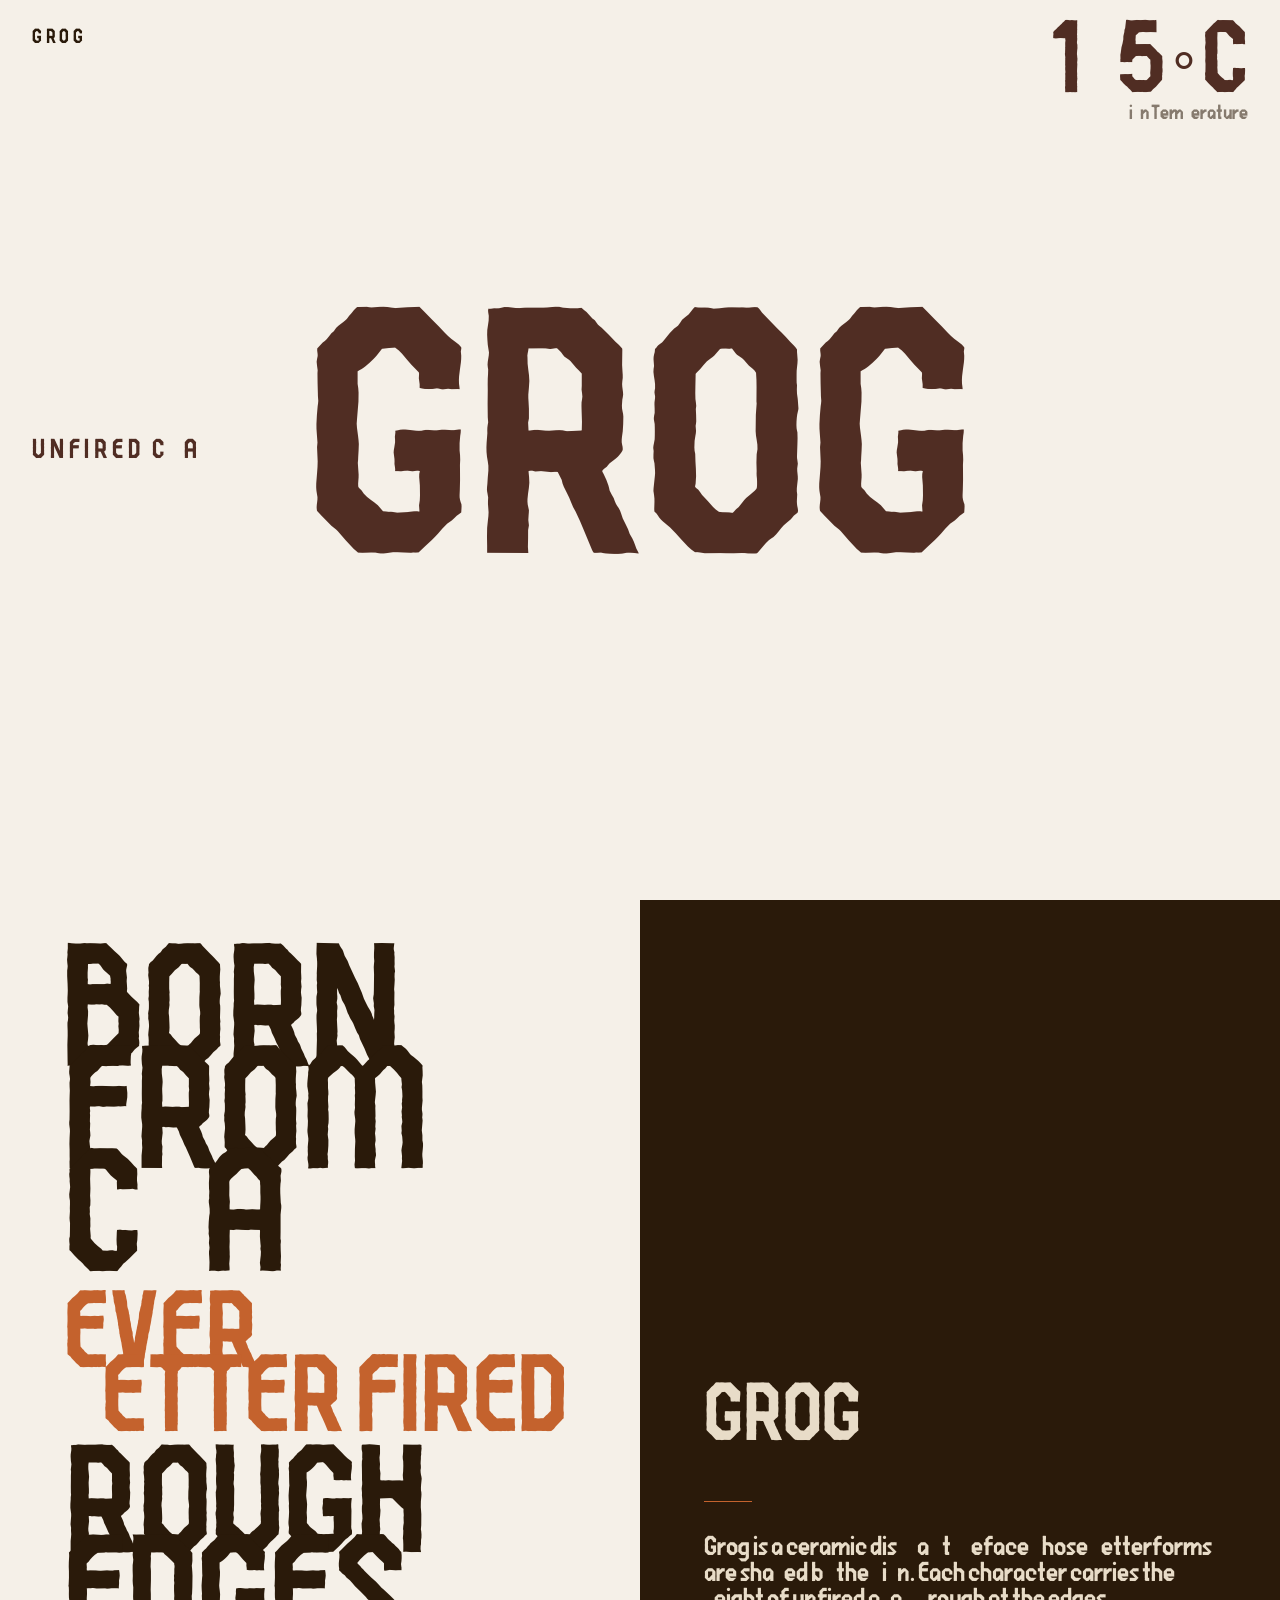
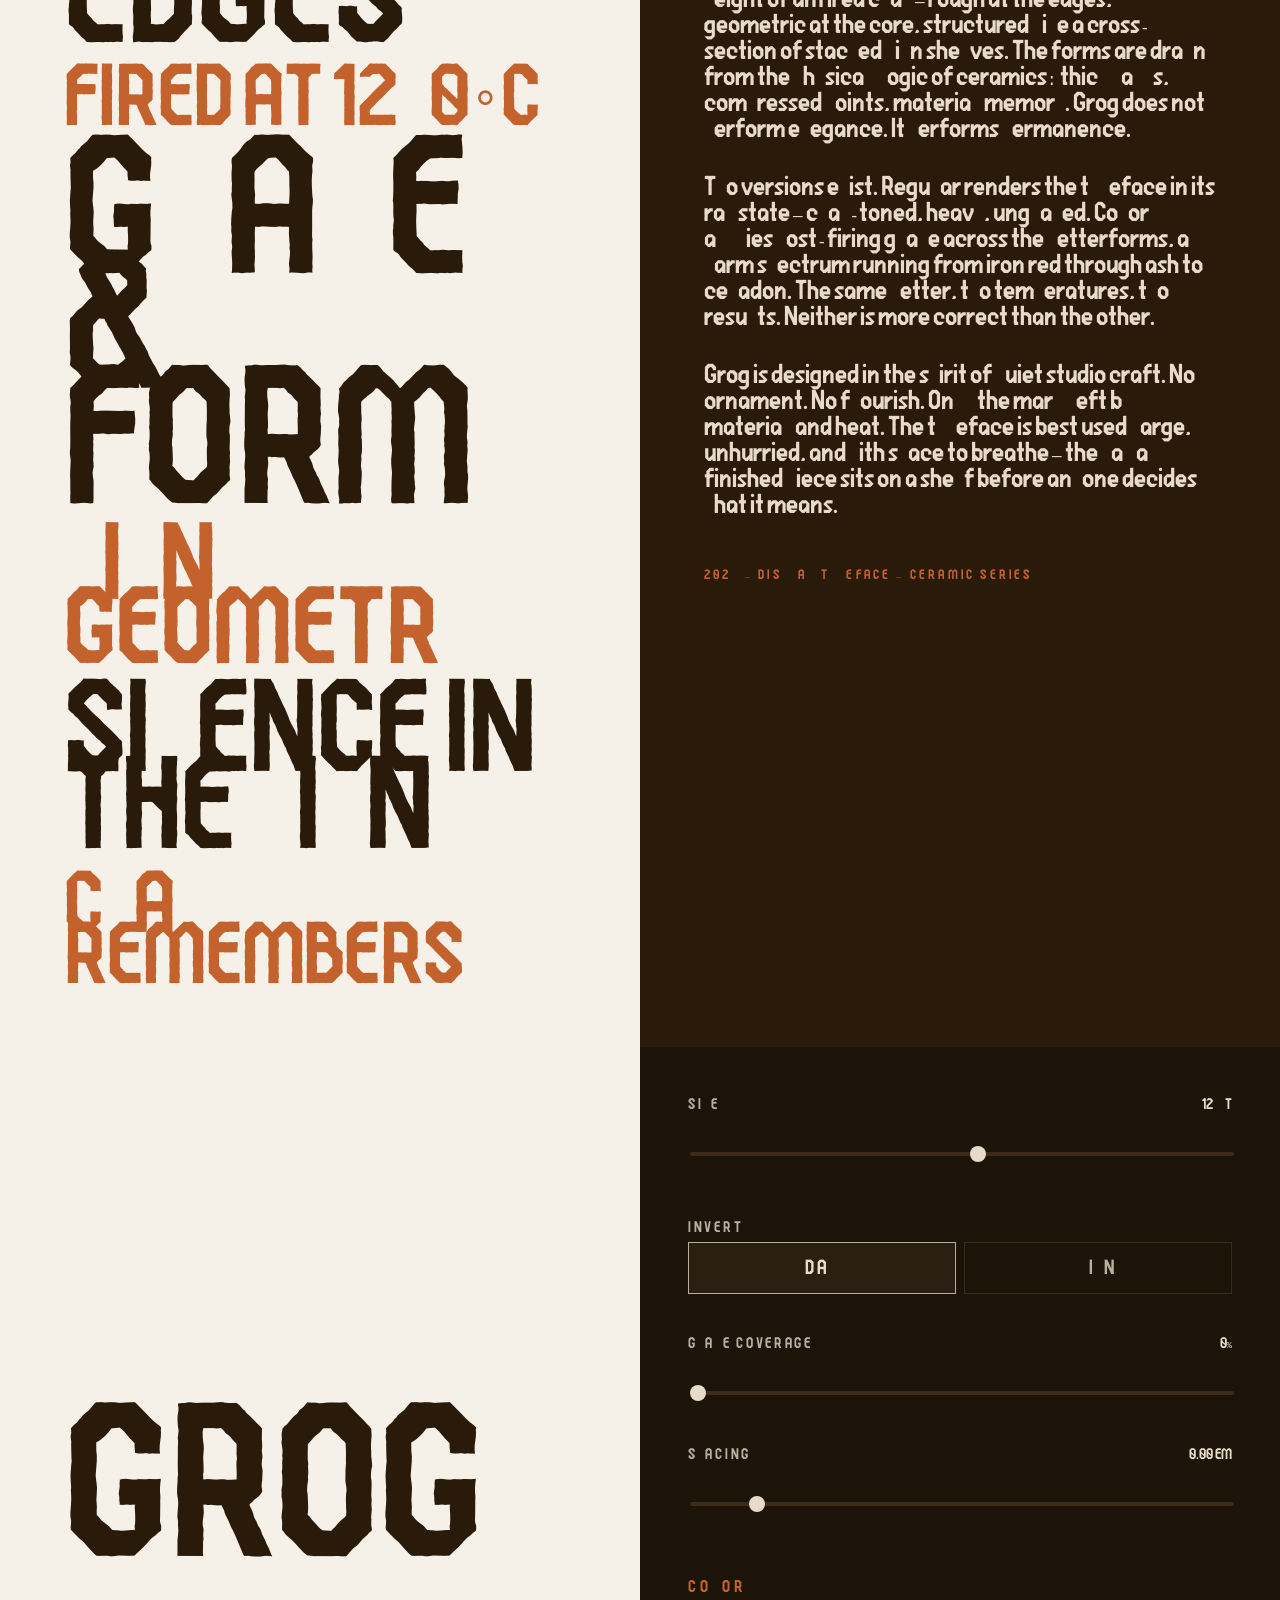
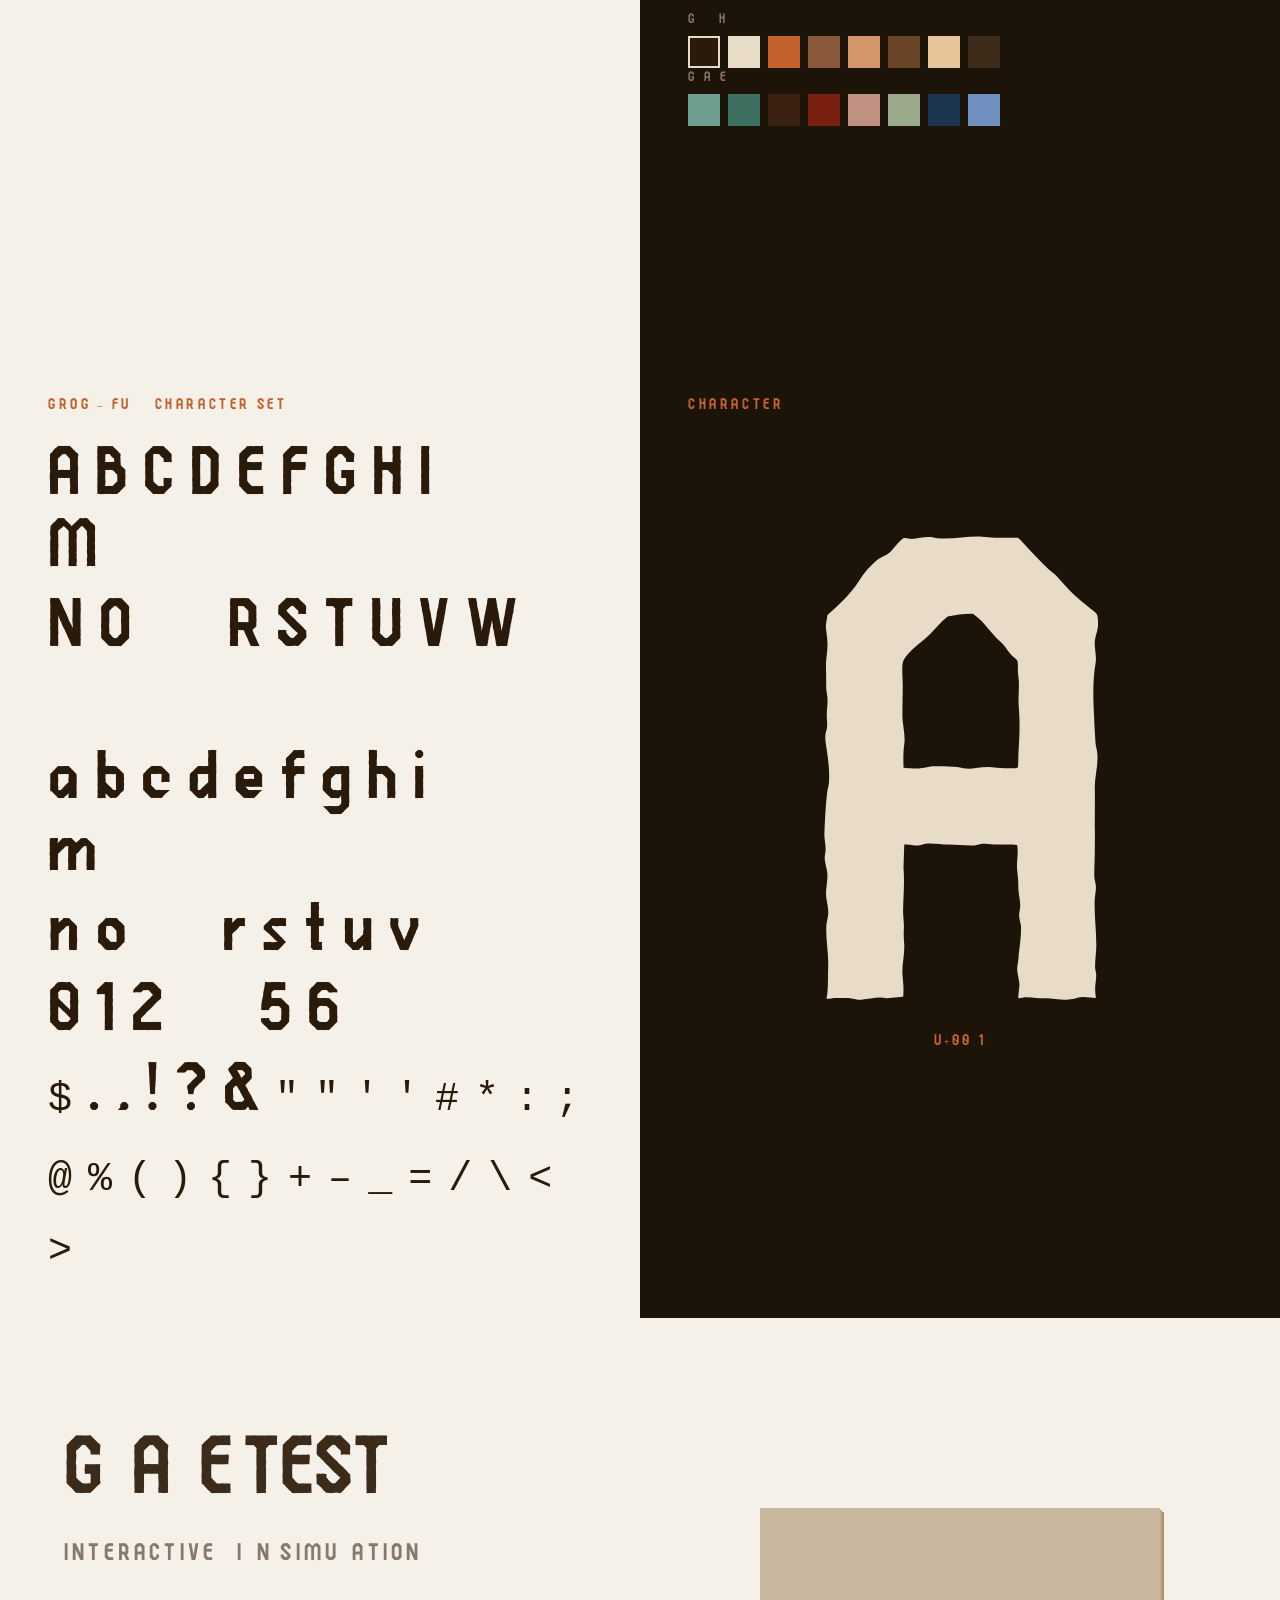
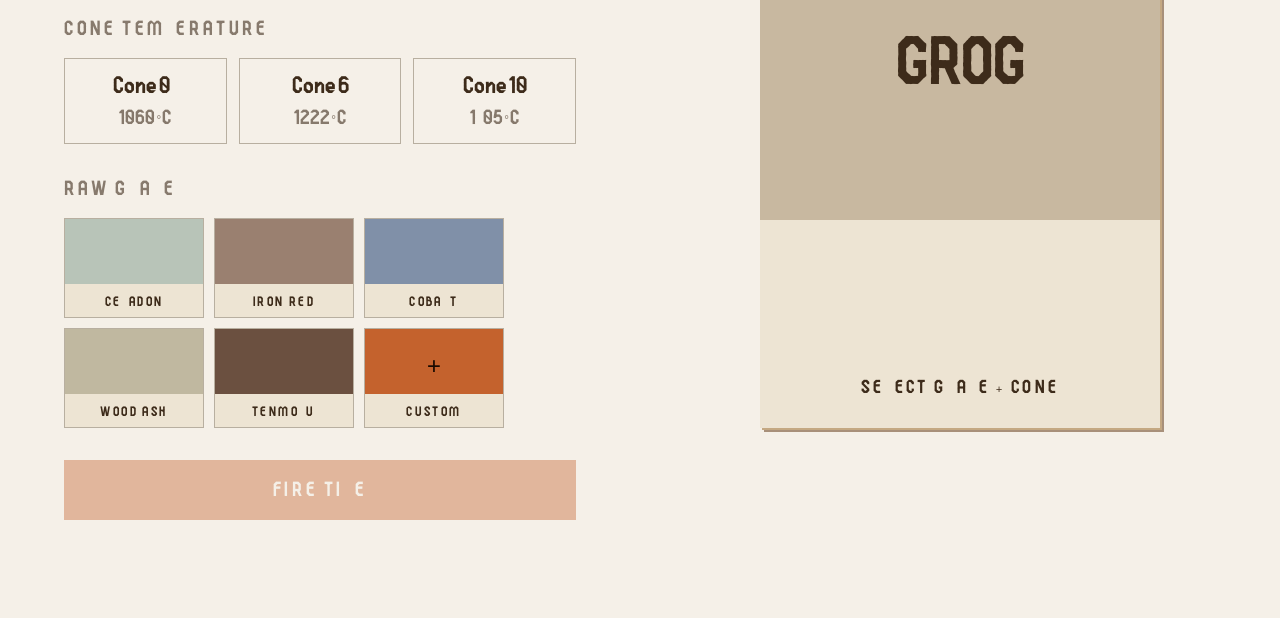
==== index.html @ b8106855 "Grog typeface showcase: hero kiln sim, type tester, static site" ====
<!DOCTYPE html>
<html lang="en">
  <head>
    <meta charset="UTF-8" />
    <meta name="viewport" content="width=device-width, initial-scale=1.0" />
    <title>Single-page Typeface Showcase</title>
    <link rel="stylesheet" href="css/app.css" />
  </head>
  <body>
    <div class="app">
      <nav class="nav">
        <div id="nav-brand" class="nav-brand">Grog</div>
      </nav>

      <div class="kiln-readout">
        <div id="kiln-temp" class="kiln-readout-temp">20°C</div>
        <div id="kiln-readout-label" class="kiln-readout-label">Kiln Temperature</div>
      </div>

      <!-- Hero -->
      <section id="hero" class="hero">
        <div id="hero-word" class="hero-word"></div>
        <div id="hero-stage" class="hero-stage">UNFIRED CLAY</div>
      </section>

      <!-- Specimen -->
      <section class="spec">
        <div class="spec-left">
          <div class="spec-line dark fs-8">BORN FROM CLAY</div>
          <div class="spec-line accent fs-5">EVERY LETTER FIRED</div>
          <div class="spec-line dark fs-7">ROUGH EDGES</div>
          <div class="spec-line accent fs-4">FIRED AT 1280°C</div>
          <div class="spec-line dark fs-9">GLAZE & FORM</div>
          <div class="spec-line accent fs-5">KILN GEOMETRY</div>
          <div class="spec-line dark fs-6">SILENCE IN THE KILN</div>
          <div class="spec-line accent fs-4">CLAY REMEMBERS</div>
        </div>
        <div class="spec-right">
          <h2>GROG</h2>
          <div class="spec-rule"></div>
          <div class="spec-copy">
            <p>
              Grog is a ceramic display typeface whose letterforms are shaped by the kiln. Each character
              carries the weight of unfired clay — rough at the edges, geometric at the core, structured
              like a cross-section of stacked kiln shelves. The forms are drawn from the physical logic of
              ceramics: thick walls, compressed joints, material memory. Grog does not perform elegance. It
              performs permanence.
            </p>
            <p>
              Two versions exist. Regular renders the typeface in its raw state — clay-toned, heavy,
              unglazed. Color applies post-firing glaze across the letterforms, a warm spectrum running from
              iron red through ash to celadon. The same letter, two temperatures, two results. Neither is
              more correct than the other.
            </p>
            <p>
              Grog is designed in the spirit of quiet studio craft. No ornament. No flourish. Only the mark
              left by material and heat. The typeface is best used large, unhurried, and with space to
              breathe — the way a finished piece sits on a shelf before anyone decides what it means.
            </p>
          </div>
          <div class="spec-meta">2024 — Display Typeface — Ceramic Series</div>
        </div>
      </section>

      <!-- Type tester -->
      <section class="type-section">
        <div id="type-preview-wrap" class="type-preview-wrap">
          <div class="type-tester-wrap">
            <div id="tester-stack" class="tester-stack">
              <div id="tester-line" class="tester-line">
                <div id="tester-fit" class="tester-fit" aria-hidden="true"></div>
                <div id="tester-base" class="tester-base"></div>
                <div id="tester-glaze-clip" class="tester-glaze-clip">
                  <div id="tester-glaze" class="tester-glaze"></div>
                </div>
                <div
                  id="tester-input"
                  class="tester-input"
                  contenteditable="true"
                  spellcheck="false"
                  autocomplete="off"
                >
                  GROG
                </div>
              </div>
            </div>
          </div>
        </div>
        <div class="type-controls">
          <div class="ctrl-block">
            <div class="ctrl-row">
              <label for="ctrl-fontsize">Size</label>
              <span id="ctrl-fontsize-val" class="ctrl-val">128 PT</span>
            </div>
            <input id="ctrl-fontsize" class="slider" type="range" min="24" max="220" value="128" />
          </div>

          <div class="ctrl-block">
            <label class="ctrl-head">Invert</label>
            <div class="toggle-row">
              <button type="button" class="btn-toggle" data-toggle="day">Day</button>
              <button type="button" class="btn-toggle" data-toggle="kiln">Kiln</button>
            </div>
          </div>

          <div class="ctrl-block">
            <div class="ctrl-row">
              <label for="ctrl-glaze-coverage">Glaze coverage</label>
              <span id="ctrl-glaze-coverage-val" class="ctrl-val">0%</span>
            </div>
            <input
              id="ctrl-glaze-coverage"
              class="slider"
              type="range"
              min="0"
              max="100"
              step="1"
              value="0"
            />
          </div>

          <div class="ctrl-block">
            <div class="ctrl-row">
              <label for="ctrl-spacing">Spacing</label>
              <span id="ctrl-spacing-val" class="ctrl-val">0.00 EM</span>
            </div>
            <input
              id="ctrl-spacing"
              class="slider"
              type="range"
              min="-0.05"
              max="0.4"
              step="0.01"
              value="0"
            />
          </div>

          <div class="ctrl-block">
            <span class="color-section-label">Color</span>
            <div class="mb-4">
              <div class="swatch-label">Glyph</div>
              <div id="swatch-row-glyph" class="swatch-row"></div>
            </div>
            <div>
              <div class="swatch-label">Glaze</div>
              <div id="swatch-row-glaze" class="swatch-row"></div>
            </div>
          </div>
        </div>
      </section>

      <!-- Character map -->
      <section class="char-section">
        <div class="char-left">
          <div class="char-section-title">Grog — Full Character Set</div>
          <div id="char-rows" class="char-rows"></div>
        </div>
        <div class="char-right">
          <div class="char-right-label">Character</div>
          <div class="char-preview-wrap">
            <div id="char-preview-glyph" class="char-preview-glyph">A</div>
            <div id="char-preview-code" class="char-preview-code">U+0041</div>
          </div>
        </div>
      </section>

      <!-- Glaze lab -->
      <section class="glaze-section">
        <div class="glaze-left">
          <h2>GLAZE TEST</h2>
          <p class="glaze-sub">Interactive Kiln Simulation</p>

          <div class="mb-8">
            <span class="field-label">Cone Temperature</span>
            <div class="cone-row">
              <button type="button" class="cone-btn" data-cone-idx="0">
                <div class="cone-name">Cone 04</div>
                <div class="cone-temp">1060°C</div>
              </button>
              <button type="button" class="cone-btn" data-cone-idx="1">
                <div class="cone-name">Cone 6</div>
                <div class="cone-temp">1222°C</div>
              </button>
              <button type="button" class="cone-btn" data-cone-idx="2">
                <div class="cone-name">Cone 10</div>
                <div class="cone-temp">1305°C</div>
              </button>
            </div>
          </div>

          <div class="mb-8">
            <span class="field-label">Raw Glaze</span>
            <div class="glaze-grid">
              <button type="button" class="glaze-card" data-raw-idx="0">
                <div class="glaze-card-swatch" style="background-color: #b8c4b8"></div>
                <div class="glaze-card-label"><span>Celadon</span></div>
              </button>
              <button type="button" class="glaze-card" data-raw-idx="1">
                <div class="glaze-card-swatch" style="background-color: #9a8070"></div>
                <div class="glaze-card-label"><span>Iron Red</span></div>
              </button>
              <button type="button" class="glaze-card" data-raw-idx="2">
                <div class="glaze-card-swatch" style="background-color: #8090a8"></div>
                <div class="glaze-card-label"><span>Cobalt</span></div>
              </button>
              <button type="button" class="glaze-card" data-raw-idx="3">
                <div class="glaze-card-swatch" style="background-color: #c0b8a0"></div>
                <div class="glaze-card-label"><span>Wood Ash</span></div>
              </button>
              <button type="button" class="glaze-card" data-raw-idx="4">
                <div class="glaze-card-swatch" style="background-color: #6b5040"></div>
                <div class="glaze-card-label"><span>Tenmoku</span></div>
              </button>
              <button type="button" class="glaze-card glaze-card-custom" data-raw-custom>
                <div id="custom-color-swatch" class="glaze-card-swatch" style="background-color: #c4622d">
                  <input id="custom-color-input" type="color" value="#c4622d" />
                  <span id="custom-plus" class="custom-plus">+</span>
                </div>
                <div class="glaze-card-label"><span>Custom</span></div>
              </button>
            </div>
          </div>

          <button type="button" id="btn-fire" class="btn-fire" disabled>Fire Tile</button>
        </div>

        <div class="glaze-right">
          <div class="tile-wrap">
            <div id="tile-card" class="tile-card">
              <div id="tile-card-main" class="tile-card-main">
                <span id="tile-label-grog">GROG</span>
              </div>
              <div id="tile-card-footer" class="tile-card-footer">
                <div id="tile-footer-line1" class="line1">Select Glaze + Cone</div>
                <div id="tile-footer-line2" class="line2" style="display: none"></div>
              </div>
            </div>
          </div>
          <button type="button" id="btn-pdf" class="btn-pdf" hidden>Export Tile — PDF</button>
        </div>
      </section>
    </div>

    <script src="js/app.js"></script>
  </body>
</html>
---- css/app.css ----
/* Grog showcase — static layout */
@font-face {
  font-family: "Grog";
  src: url("../fonts/Grog-RegularV1.otf") format("opentype");
  font-weight: 400;
  font-style: normal;
  font-display: swap;
}

*,
*::before,
*::after {
  box-sizing: border-box;
}

html,
body {
  height: 100%;
  margin: 0;
}

body {
  font-family: "Grog", ui-monospace, monospace;
  background: #f5f0e8;
  color: #2a1a0a;
}

.app {
  position: relative;
}

/* Nav */
.nav {
  position: fixed;
  top: 0;
  left: 0;
  right: 0;
  z-index: 50;
  display: flex;
  justify-content: space-between;
  align-items: center;
  padding: 1.5rem 2rem;
}

.nav-brand {
  font-size: 0.75rem;
  text-transform: uppercase;
  letter-spacing: 0.3em;
  color: #2a1a0a;
}

/* Kiln readout */
.kiln-readout {
  position: fixed;
  top: 2rem;
  right: 2rem;
  z-index: 10;
  text-align: right;
}

.kiln-readout-temp {
  font-size: 3.75rem;
  line-height: 1;
  transition: color 0.12s ease;
}

.kiln-readout-label {
  font-size: 0.75rem;
  margin-top: 0.5rem;
  color: #2a1a0a;
  opacity: 0.55;
}

/* Hero */
.hero {
  height: 100vh;
  min-height: 100vh;
  display: flex;
  align-items: center;
  justify-content: center;
  overflow: hidden;
  position: relative;
  background-color: #f5f0e8;
}

.hero-word {
  display: flex;
  font-size: clamp(7rem, 16vw, 20rem);
  transition: color 0.18s ease;
}

.hero-letter {
  display: inline-block;
  transition: transform 0.08s ease-out;
}

.hero-stage {
  position: absolute;
  left: 2rem;
  top: 50%;
  transform: translateY(-50%);
  font-size: 1rem;
  text-transform: uppercase;
  letter-spacing: 0.3em;
  transition: opacity 0.06s ease, color 0.18s ease;
}

/* Specimen */
.spec {
  position: relative;
  min-height: 100vh;
  display: flex;
  background: #f5f0e8;
}

.spec-left {
  width: 50vw;
  display: flex;
  flex-direction: column;
  justify-content: center;
  padding: 4rem;
  gap: 2rem;
}

.spec-line {
  line-height: 1;
}

.spec-line.dark {
  color: #2a1a0a;
}

.spec-line.accent {
  color: #c4622d;
}

.spec-right {
  width: 50vw;
  background: #2a1a0a;
  color: #e8dcc8;
  padding: 4rem;
  display: flex;
  flex-direction: column;
  justify-content: center;
}

.spec-right h2 {
  font-size: 3rem;
  margin: 0 0 2rem;
  font-weight: 400;
}

.spec-rule {
  width: 3rem;
  height: 1px;
  background: #c4622d;
  margin-bottom: 2rem;
}

.spec-copy {
  font-size: 1rem;
  line-height: 1.625;
}

.spec-copy p {
  margin: 0 0 2rem;
}

.spec-copy p:last-of-type {
  margin-bottom: 0;
}

.spec-meta {
  margin-top: 3rem;
  font-size: 8px;
  text-transform: uppercase;
  letter-spacing: 0.4em;
  color: #c4622d;
}

/* Type scale helpers (vw) */
.fs-8 {
  font-size: 8vw;
}
.fs-5 {
  font-size: 5vw;
}
.fs-7 {
  font-size: 7vw;
}
.fs-4 {
  font-size: 4vw;
}
.fs-9 {
  font-size: 9vw;
}
.fs-6 {
  font-size: 6vw;
}

/* Type tester */
.type-section {
  position: relative;
  min-height: 100vh;
  display: flex;
}

.type-preview-wrap {
  width: 50vw;
  display: flex;
  align-items: center;
  justify-content: center;
  padding: 0 0 0 4rem;
  transition: background-color 0.5s ease;
}

.type-tester-wrap {
  width: 100%;
  max-width: 80rem;
  position: relative;
}

.tester-stack {
  position: relative;
  display: inline-block;
  max-width: 100%;
  vertical-align: top;
  cursor: text;
}

.tester-line {
  position: relative;
  display: inline-block;
}

.tester-fit,
.tester-base,
.tester-glaze,
.tester-input {
  font-family: "Grog", sans-serif;
  font-weight: 400;
  font-style: normal;
  line-height: 1;
  white-space: nowrap;
  margin: 0;
  padding: 0;
  border: 0;
}

.tester-fit {
  visibility: hidden;
  pointer-events: none;
}

.tester-base {
  position: absolute;
  top: 0;
  left: 0;
  width: 100%;
  height: 100%;
  z-index: 1;
  color: #2a1a0a;
  pointer-events: none;
}

/* Pixel height + overflow — no background-clip / gradient */
.tester-glaze-clip {
  position: absolute;
  left: 0;
  width: 100%;
  z-index: 2;
  overflow: hidden;
  pointer-events: none;
  visibility: hidden;
}

.tester-glaze {
  position: absolute;
  left: 0;
  width: 100%;
  color: #c4622d;
  pointer-events: none;
}

.tester-input {
  position: absolute;
  top: 0;
  left: 0;
  width: 100%;
  height: 100%;
  opacity: 0;
  z-index: 3;
  cursor: text;
  outline: 0;
  color: transparent;
  caret-color: #2a1a0a;
  -webkit-text-fill-color: transparent;
}

.type-controls {
  width: 50vw;
  background: #1c1408;
  padding: 3rem;
  display: flex;
  flex-direction: column;
  gap: 2.5rem;
}

.ctrl-block label,
.ctrl-head {
  font-size: 9px;
  text-transform: uppercase;
  letter-spacing: 0.3em;
  color: #b8afa0;
}

.ctrl-row {
  display: flex;
  justify-content: space-between;
  align-items: center;
  margin-bottom: 1rem;
}

.ctrl-val {
  font-size: 9px;
  color: #e8dcc8;
}

.toggle-row {
  display: flex;
  gap: 0.5rem;
}

.btn-toggle {
  flex: 1;
  height: 52px;
  border: 1px solid;
  cursor: pointer;
  font-size: 0.75rem;
  text-transform: uppercase;
  letter-spacing: 0.2em;
  font-family: inherit;
  transition: border-color 0.2s, background-color 0.2s, color 0.2s;
}

.slider {
  width: 100%;
  height: 4px;
  border-radius: 0.5rem;
  background: #3d2b1a;
  appearance: none;
  cursor: pointer;
}

.slider::-webkit-slider-thumb {
  -webkit-appearance: none;
  appearance: none;
  width: 16px;
  height: 16px;
  background: #e8dcc8;
  cursor: pointer;
  border-radius: 50%;
}

.slider::-moz-range-thumb {
  width: 16px;
  height: 16px;
  background: #e8dcc8;
  cursor: pointer;
  border-radius: 50%;
  border: none;
}

.color-section-label {
  font-size: 10px;
  text-transform: uppercase;
  letter-spacing: 0.4em;
  color: #c4622d;
  display: block;
  margin-bottom: 0.75rem;
  padding-top: 1.25rem;
}

.swatch-label {
  font-size: 8px;
  text-transform: uppercase;
  letter-spacing: 0.3em;
  color: #8a7060;
  margin-bottom: 0.5rem;
}

.swatch-row {
  display: flex;
  flex-wrap: wrap;
  gap: 0.5rem;
}

.swatch {
  width: 2rem;
  height: 2rem;
  border: none;
  padding: 0;
  cursor: pointer;
  transition: outline 0.15s ease;
}

.swatch:focus-visible {
  outline: 2px solid #e8dcc8;
  outline-offset: 2px;
}

/* Character map */
.char-section {
  position: relative;
  min-height: 100vh;
  display: flex;
}

.char-left {
  width: 50vw;
  background: #f5f0e8;
  padding: 3rem;
  display: flex;
  flex-direction: column;
  justify-content: center;
}

.char-section-title {
  font-size: 9px;
  text-transform: uppercase;
  letter-spacing: 0.4em;
  color: #c4622d;
  margin-bottom: 2rem;
}

.char-rows {
  display: flex;
  flex-direction: column;
  gap: 1.5rem;
}

.char-row {
  display: flex;
  gap: 1rem;
  flex-wrap: wrap;
  line-height: 1.4;
}

.char-glyph {
  font-size: 2.5rem;
  color: #2a1a0a;
  cursor: crosshair;
  transition: transform 0.2s ease;
}

.char-glyph:hover {
  transform: scale(1.1);
}

.char-right {
  width: 50vw;
  background: #1c1408;
  position: relative;
  display: flex;
  align-items: center;
  justify-content: center;
}

.char-right-label {
  position: absolute;
  top: 3rem;
  left: 3rem;
  font-size: 9px;
  text-transform: uppercase;
  letter-spacing: 0.4em;
  color: #c4622d;
}

.char-preview-wrap {
  text-align: center;
}

.char-preview-glyph {
  transition: all 0.3s ease;
  font-size: clamp(12rem, 30vw, 40rem);
  color: #e8dcc8;
  line-height: 1;
}

.char-preview-code {
  margin-top: 2rem;
  font-size: 9px;
  text-transform: uppercase;
  letter-spacing: 0.3em;
  color: #c4622d;
}

/* Glaze lab */
.glaze-section {
  position: relative;
  min-height: 100vh;
  display: flex;
  background: #f5f0e8;
}

.glaze-left {
  width: 50vw;
  padding: 4rem;
  display: flex;
  flex-direction: column;
  justify-content: center;
}

.glaze-left h2 {
  font-size: 3rem;
  margin: 0 0 1rem;
  color: #3d2b1a;
  font-weight: 400;
}

.glaze-sub {
  font-size: 0.875rem;
  color: rgba(61, 43, 26, 0.6);
  margin: 0 0 3rem;
  text-transform: uppercase;
  letter-spacing: 0.3em;
}

.field-label {
  font-size: 0.75rem;
  text-transform: uppercase;
  letter-spacing: 0.3em;
  color: rgba(61, 43, 26, 0.6);
  display: block;
  margin-bottom: 1rem;
}

.cone-row {
  display: flex;
  gap: 0.75rem;
}

.cone-btn {
  flex: 1;
  padding: 0.75rem 1rem;
  border: 1px solid;
  cursor: pointer;
  font-family: inherit;
  text-align: center;
  transition: border-color 0.2s, background-color 0.2s, color 0.2s;
}

.cone-btn .cone-name {
  font-size: 0.875rem;
}

.cone-btn .cone-temp {
  font-size: 0.75rem;
  opacity: 0.6;
  margin-top: 0.25rem;
}

.glaze-grid {
  display: grid;
  grid-template-columns: repeat(3, 140px);
  gap: 0.625rem;
}

.glaze-card {
  width: 140px;
  height: 100px;
  border: 1px solid #b8afa0;
  cursor: pointer;
  text-align: left;
  overflow: hidden;
  padding: 0;
  font-family: inherit;
  background: transparent;
  transition: border 0.2s;
}

.glaze-card-swatch {
  width: 100%;
  height: 65px;
}

.glaze-card-label {
  height: 35px;
  background: #ede4d3;
  display: flex;
  align-items: center;
  justify-content: center;
}

.glaze-card-label span {
  font-size: 8px;
  text-transform: uppercase;
  letter-spacing: 0.3em;
  color: #3d2b1a;
  text-align: center;
}

.glaze-card-custom .glaze-card-swatch {
  position: relative;
  display: flex;
  align-items: center;
  justify-content: center;
}

.glaze-card-custom input[type="color"] {
  position: absolute;
  inset: 0;
  width: 100%;
  height: 100%;
  opacity: 0;
  cursor: pointer;
}

.glaze-card-custom .custom-plus {
  font-size: 1.5rem;
  pointer-events: none;
}

.btn-fire {
  width: 100%;
  padding: 1rem 1.5rem;
  border: 1px solid #c4622d;
  background: #c4622d;
  color: #f5f0e8;
  cursor: pointer;
  font-family: inherit;
  font-size: 0.75rem;
  text-transform: uppercase;
  letter-spacing: 0.3em;
  transition: opacity 0.2s, background 0.2s;
}

.btn-fire:hover:not(:disabled) {
  opacity: 0.9;
}

.btn-fire:disabled {
  opacity: 0.4;
  cursor: not-allowed;
}

.glaze-right {
  width: 50vw;
  background: #f5f0e8;
  padding: 4rem;
  display: flex;
  flex-direction: column;
  justify-content: center;
  align-items: center;
}

.btn-pdf {
  margin-top: 2rem;
  width: 100%;
  max-width: 28rem;
  height: 44px;
  border: none;
  background: #2a1a0a;
  color: #e8dcc8;
  cursor: pointer;
  font-family: inherit;
  font-size: 11px;
  text-transform: uppercase;
  letter-spacing: 0.3em;
  transition: opacity 0.2s;
}

.btn-pdf:hover {
  opacity: 0.9;
}

.btn-pdf[hidden] {
  display: none;
}

/* Tile card */
.tile-wrap {
  margin-left: auto;
  margin-right: auto;
}

.tile-card {
  position: relative;
  width: 400px;
  height: 520px;
  box-shadow: 2px 2px 0 #c4a882, 4px 4px 0 #a8907a;
  transition: background-color 1.5s ease;
}

.tile-card-main {
  position: absolute;
  inset: 0;
  top: 0;
  height: 312px;
  display: flex;
  align-items: center;
  justify-content: center;
  transition: background-color 1.5s ease;
}

.tile-card-main span {
  font-size: 2.5rem;
  transition: color 1.5s ease;
}

.tile-card-footer {
  position: absolute;
  top: 312px;
  left: 0;
  right: 0;
  height: 208px;
  background: #ede4d3;
  display: flex;
  flex-direction: column;
  align-items: center;
  justify-content: flex-end;
  padding-bottom: 1.5rem;
  transition: background-color 1.5s ease;
}

.tile-card-footer .line1 {
  font-size: 11px;
  text-transform: uppercase;
  letter-spacing: 0.3em;
  color: #3d2b1a;
  margin-bottom: 0.25rem;
}

.tile-card-footer .line2 {
  font-size: 9px;
  color: #8a7060;
}

@keyframes cardFlip {
  0% {
    transform: rotateY(0deg);
  }
  45% {
    transform: rotateY(90deg);
  }
  55% {
    transform: rotateY(90deg);
  }
  100% {
    transform: rotateY(0deg);
  }
}

@keyframes kilnGlow {
  0%,
  100% {
    box-shadow: 2px 2px 0 #c4a882, 4px 4px 0 #a8907a, 0 0 0 rgba(196, 98, 45, 0);
  }
  50% {
    box-shadow: 2px 2px 0 #c4a882, 4px 4px 0 #a8907a, 0 0 80px rgba(196, 98, 45, 0.8),
      inset 0 0 40px rgba(196, 98, 45, 0.3);
  }
}

.tile-card.firing-animation {
  animation: cardFlip 3s cubic-bezier(0.16, 1, 0.3, 1), kilnGlow 3s cubic-bezier(0.16, 1, 0.3, 1);
}

.tile-card.is-firing .tile-card-main,
.tile-card.is-firing .tile-card-footer {
  visibility: hidden;
}

.tile-card.is-firing {
  background-color: #1a0a00 !important;
}

.mb-8 {
  margin-bottom: 2rem;
}

@media (max-width: 900px) {
  .spec,
  .type-section,
  .char-section,
  .glaze-section {
    flex-direction: column;
  }

  .spec-left,
  .spec-right,
  .type-preview-wrap,
  .type-controls,
  .char-left,
  .char-right,
  .glaze-left,
  .glaze-right {
    width: 100%;
  }

  .glaze-grid {
    grid-template-columns: repeat(auto-fill, minmax(120px, 1fr));
  }

  .glaze-card {
    width: 100%;
    max-width: 180px;
  }
}
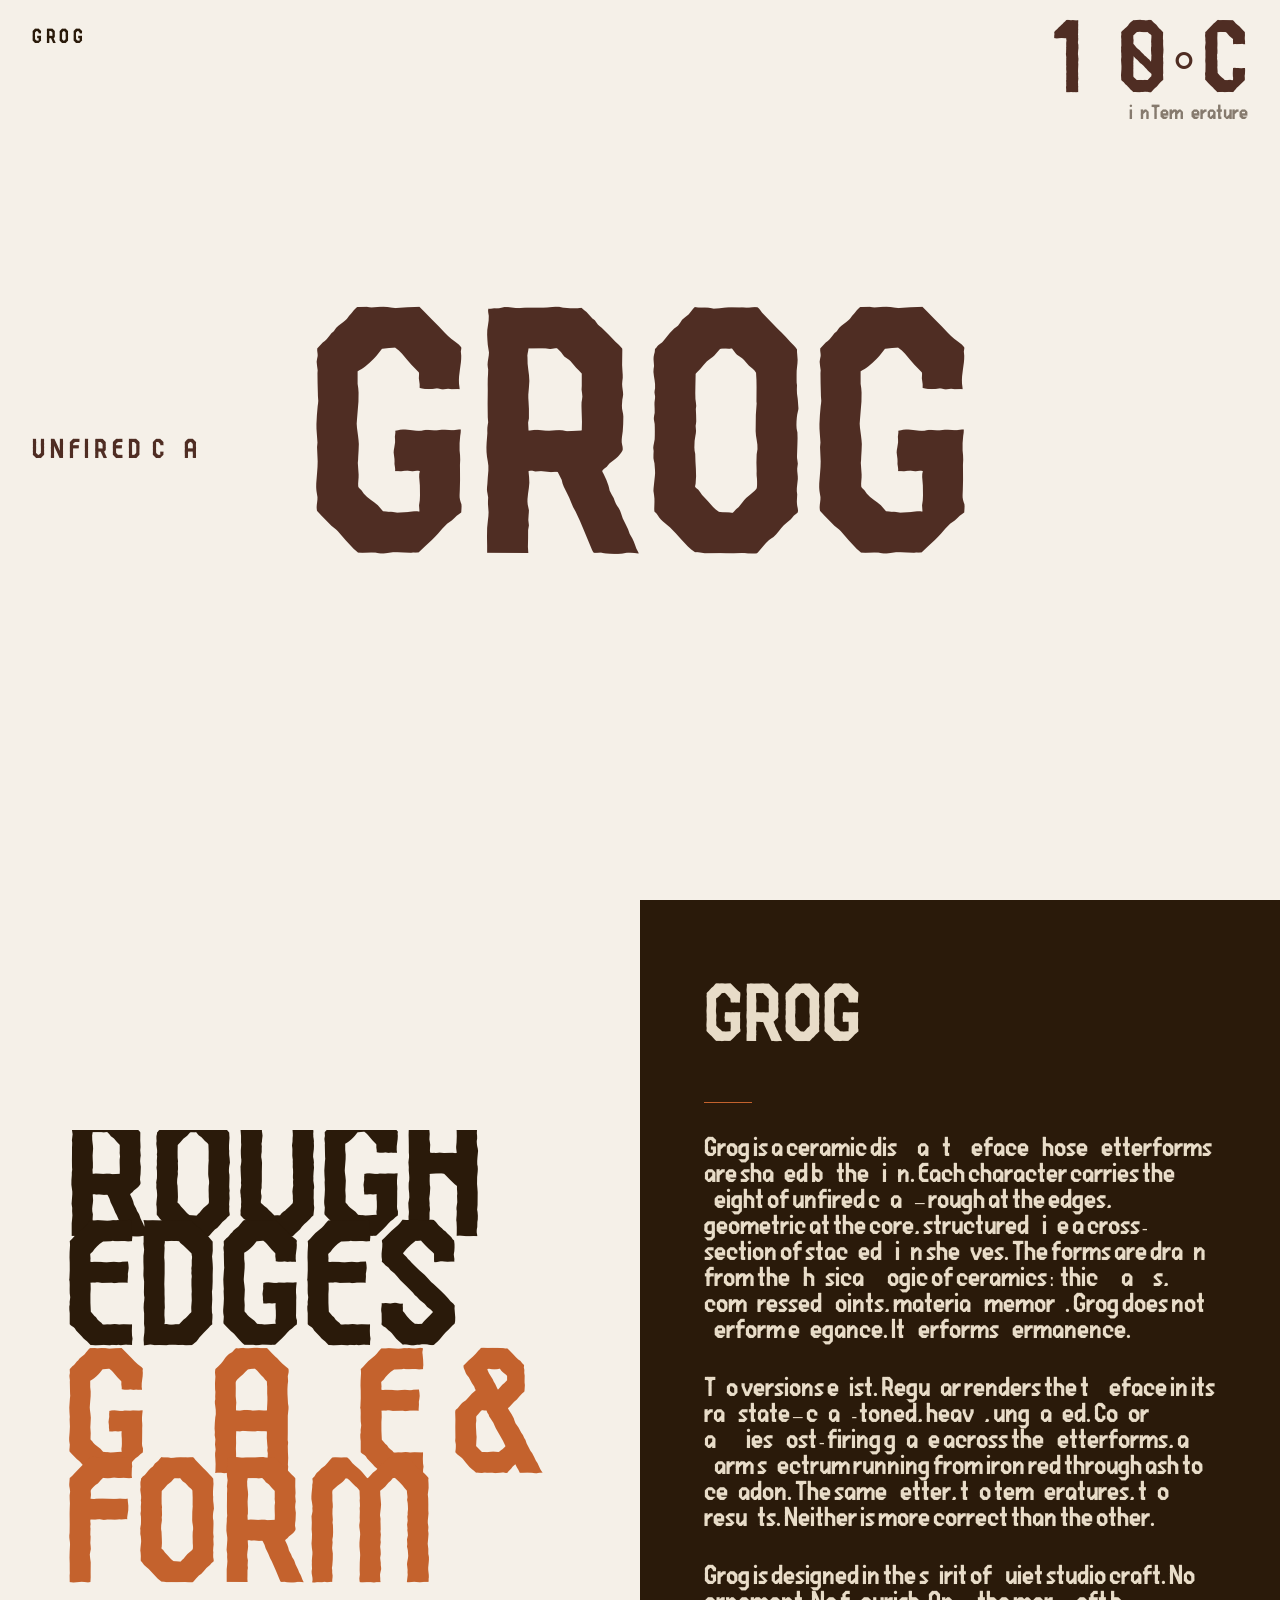
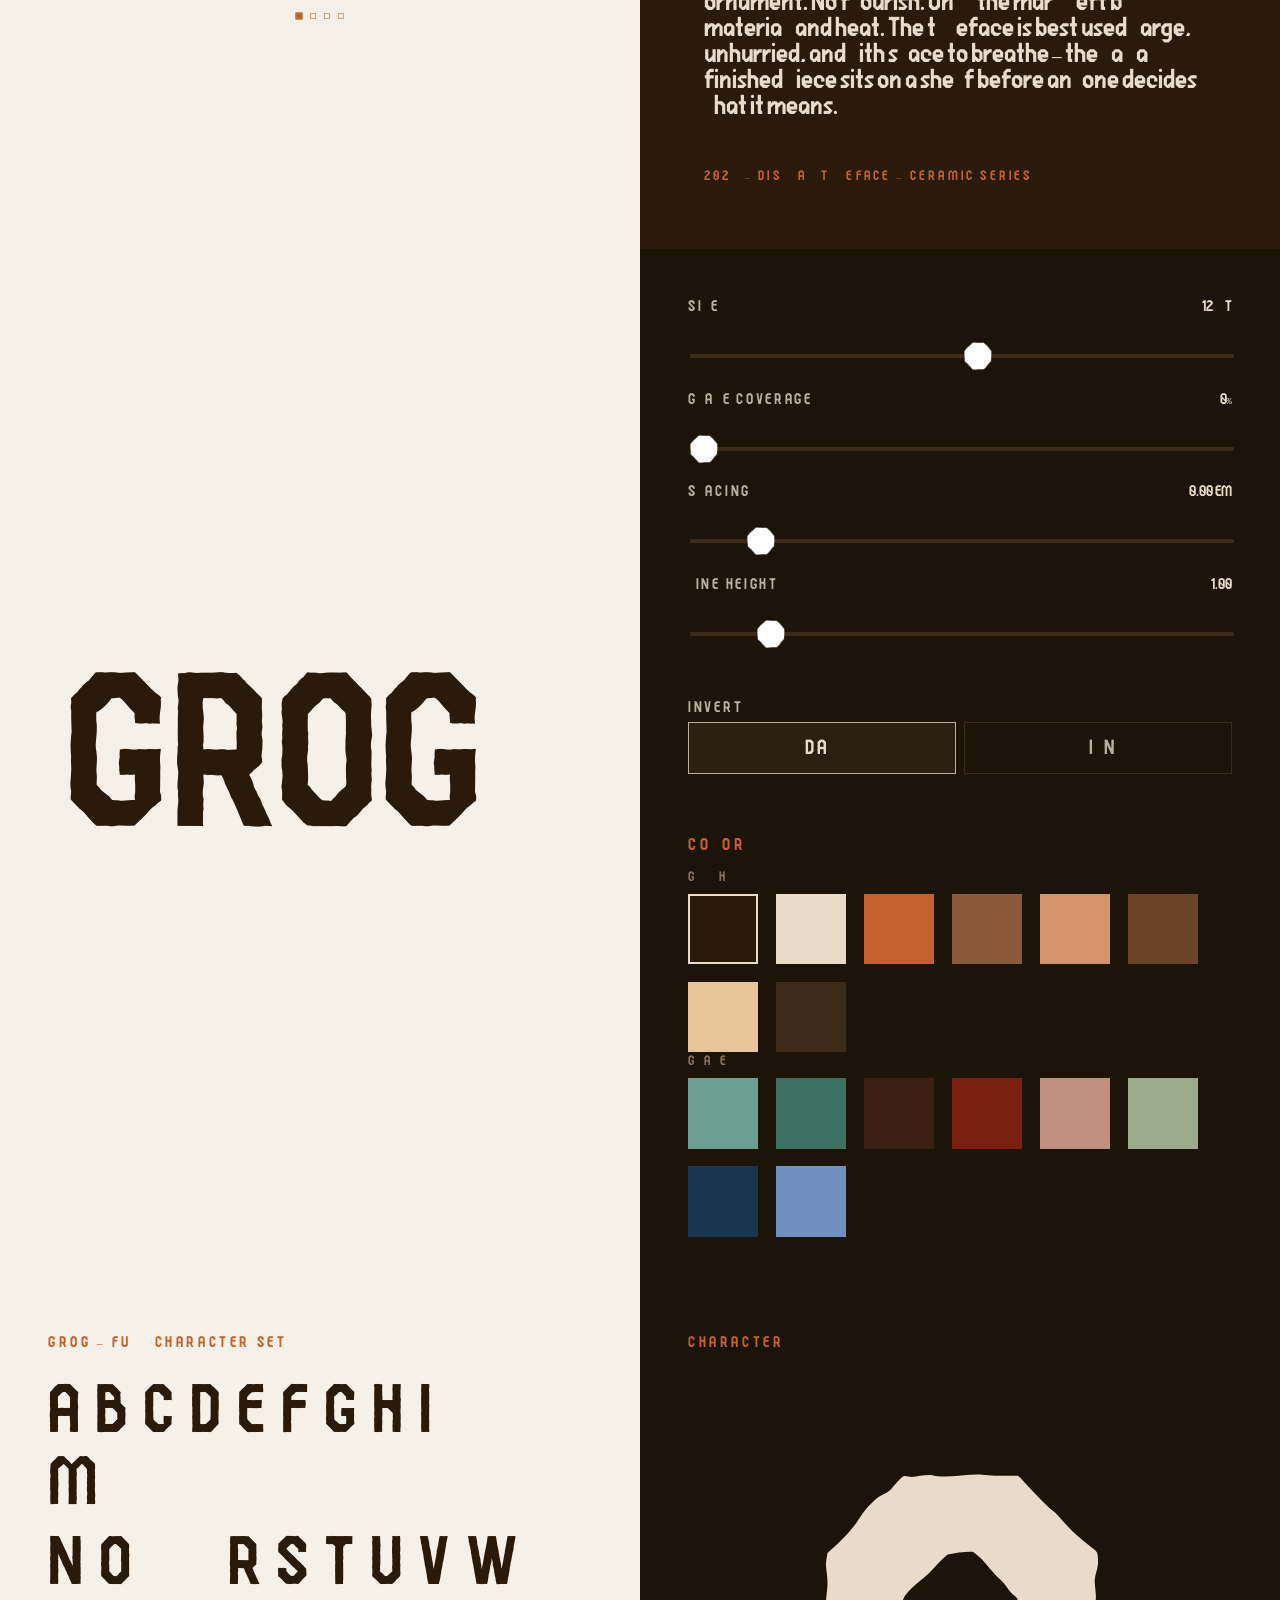
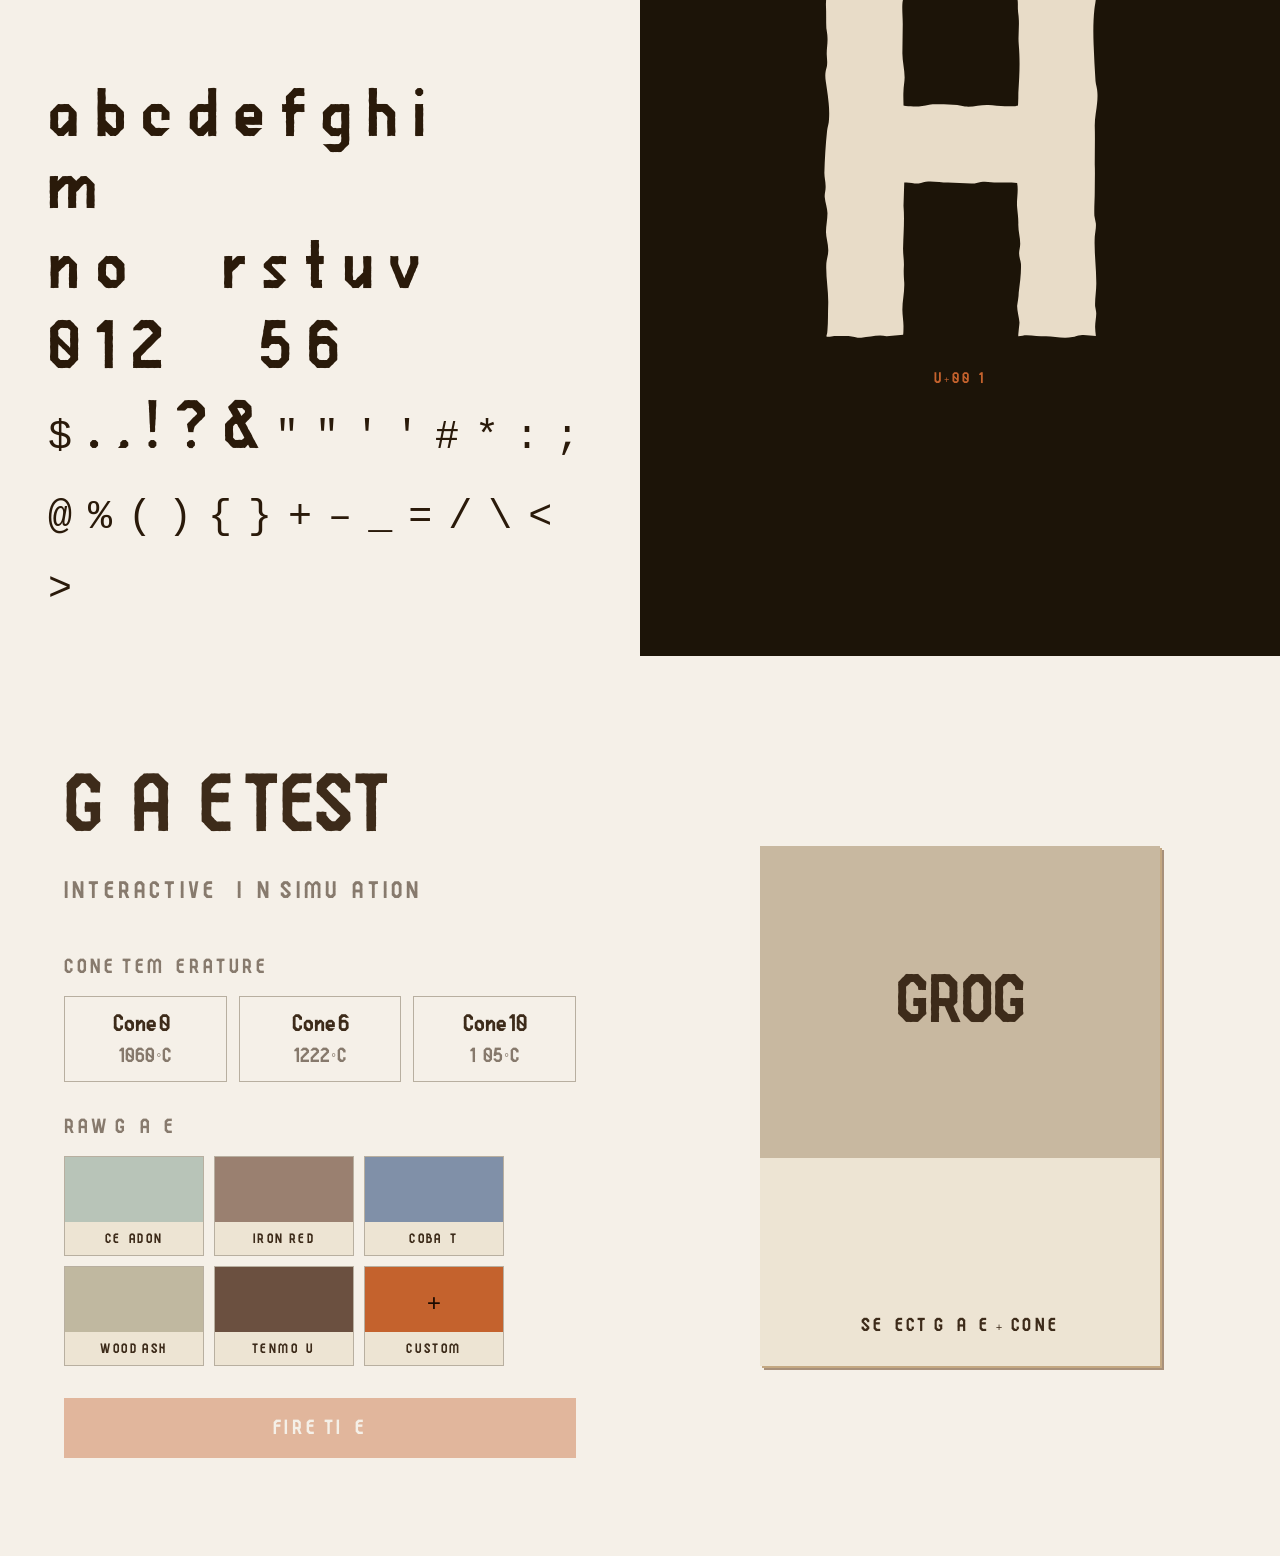
==== commit 8b9426fc: "Specimen carousel, type tester controls, slider thumb image, and UI tweaks" ====
--- a/index.html
+++ b/index.html
@@ -26,14 +26,20 @@
       <!-- Specimen -->
       <section class="spec">
         <div class="spec-left">
-          <div class="spec-line dark fs-8">BORN FROM CLAY</div>
-          <div class="spec-line accent fs-5">EVERY LETTER FIRED</div>
-          <div class="spec-line dark fs-7">ROUGH EDGES</div>
-          <div class="spec-line accent fs-4">FIRED AT 1280°C</div>
-          <div class="spec-line dark fs-9">GLAZE & FORM</div>
-          <div class="spec-line accent fs-5">KILN GEOMETRY</div>
-          <div class="spec-line dark fs-6">SILENCE IN THE KILN</div>
-          <div class="spec-line accent fs-4">CLAY REMEMBERS</div>
+          <div
+            id="spec-carousel"
+            class="spec-carousel"
+            role="region"
+            aria-roledescription="carousel"
+            aria-label="Grog specimen phrases"
+          >
+            <div class="spec-carousel-viewport">
+              <div id="spec-carousel-track" class="spec-carousel-track"></div>
+            </div>
+            <div class="spec-carousel-footer">
+              <div id="spec-carousel-dots" class="spec-carousel-dots" aria-hidden="true"></div>
+            </div>
+          </div>
         </div>
         <div class="spec-right">
           <h2>GROG</h2>
@@ -87,12 +93,62 @@
           </div>
         </div>
         <div class="type-controls">
-          <div class="ctrl-block">
-            <div class="ctrl-row">
-              <label for="ctrl-fontsize">Size</label>
-              <span id="ctrl-fontsize-val" class="ctrl-val">128 PT</span>
-            </div>
-            <input id="ctrl-fontsize" class="slider" type="range" min="24" max="220" value="128" />
+          <div class="ctrl-sliders">
+            <div class="ctrl-block">
+              <div class="ctrl-row">
+                <label for="ctrl-fontsize">Size</label>
+                <span id="ctrl-fontsize-val" class="ctrl-val">128 PT</span>
+              </div>
+              <input id="ctrl-fontsize" class="slider" type="range" min="24" max="220" value="128" />
+            </div>
+
+            <div class="ctrl-block">
+              <div class="ctrl-row">
+                <label for="ctrl-glaze-coverage">Glaze coverage</label>
+                <span id="ctrl-glaze-coverage-val" class="ctrl-val">0%</span>
+              </div>
+              <input
+                id="ctrl-glaze-coverage"
+                class="slider"
+                type="range"
+                min="0"
+                max="100"
+                step="1"
+                value="0"
+              />
+            </div>
+
+            <div class="ctrl-block">
+              <div class="ctrl-row">
+                <label for="ctrl-spacing">Spacing</label>
+                <span id="ctrl-spacing-val" class="ctrl-val">0.00 EM</span>
+              </div>
+              <input
+                id="ctrl-spacing"
+                class="slider"
+                type="range"
+                min="-0.05"
+                max="0.4"
+                step="0.01"
+                value="0"
+              />
+            </div>
+
+            <div class="ctrl-block">
+              <div class="ctrl-row">
+                <label for="ctrl-lineheight">Line height</label>
+                <span id="ctrl-lineheight-val" class="ctrl-val">1.00</span>
+              </div>
+              <input
+                id="ctrl-lineheight"
+                class="slider"
+                type="range"
+                min="0.85"
+                max="2"
+                step="0.01"
+                value="1"
+              />
+            </div>
           </div>
 
           <div class="ctrl-block">
@@ -101,38 +157,6 @@
               <button type="button" class="btn-toggle" data-toggle="day">Day</button>
               <button type="button" class="btn-toggle" data-toggle="kiln">Kiln</button>
             </div>
-          </div>
-
-          <div class="ctrl-block">
-            <div class="ctrl-row">
-              <label for="ctrl-glaze-coverage">Glaze coverage</label>
-              <span id="ctrl-glaze-coverage-val" class="ctrl-val">0%</span>
-            </div>
-            <input
-              id="ctrl-glaze-coverage"
-              class="slider"
-              type="range"
-              min="0"
-              max="100"
-              step="1"
-              value="0"
-            />
-          </div>
-
-          <div class="ctrl-block">
-            <div class="ctrl-row">
-              <label for="ctrl-spacing">Spacing</label>
-              <span id="ctrl-spacing-val" class="ctrl-val">0.00 EM</span>
-            </div>
-            <input
-              id="ctrl-spacing"
-              class="slider"
-              type="range"
-              min="-0.05"
-              max="0.4"
-              step="0.01"
-              value="0"
-            />
           </div>
 
           <div class="ctrl-block">
--- a/css/app.css
+++ b/css/app.css
@@ -122,8 +122,95 @@
   gap: 2rem;
 }
 
+.spec-carousel {
+  width: 100%;
+  max-width: 36rem;
+  min-height: min(52vh, 28rem);
+  display: flex;
+  flex-direction: column;
+  justify-content: center;
+}
+
+.spec-carousel-viewport {
+  width: 100%;
+  overflow: hidden;
+}
+
+.spec-carousel-track {
+  display: flex;
+  /* width set in JS: slideCount × parent width */
+  transition: transform 0.65s cubic-bezier(0.22, 1, 0.36, 1);
+}
+
+.spec-carousel-slide {
+  flex-shrink: 0;
+  min-width: 0;
+  display: flex;
+  flex-direction: column;
+  justify-content: center;
+  gap: clamp(0.75rem, 2vh, 1.5rem);
+  padding-right: 0.5rem;
+  box-sizing: border-box;
+}
+
+/* One unified size per slide (tier = shorter lines → larger type) */
+.spec-carousel-slide[data-tier="0"] .spec-line {
+  font-size: clamp(2.75rem, 9vw, 6.5rem);
+}
+.spec-carousel-slide[data-tier="1"] .spec-line {
+  font-size: clamp(2.35rem, 7.2vw, 5.25rem);
+}
+.spec-carousel-slide[data-tier="2"] .spec-line {
+  font-size: clamp(1.9rem, 5.4vw, 4rem);
+}
+.spec-carousel-slide[data-tier="3"] .spec-line {
+  font-size: clamp(1.5rem, 4vw, 3.1rem);
+}
+
+.spec-carousel-footer {
+  margin-top: 1.75rem;
+  display: flex;
+  align-items: center;
+  justify-content: center;
+}
+
+.spec-carousel-dots {
+  display: flex;
+  gap: 0.5rem;
+  align-items: center;
+}
+
+.spec-carousel-dot {
+  width: 6px;
+  height: 6px;
+  padding: 0;
+  border: 1px solid #c4a882;
+  background: transparent;
+  cursor: pointer;
+  border-radius: 0;
+  transition: background 0.2s, border-color 0.2s, transform 0.2s;
+}
+
+.spec-carousel-dot[aria-current="true"] {
+  background: #c4622d;
+  border-color: #c4622d;
+  transform: scale(1.15);
+}
+
+.spec-carousel-dot:focus-visible {
+  outline: 2px solid #c4622d;
+  outline-offset: 2px;
+}
+
+@media (prefers-reduced-motion: reduce) {
+  .spec-carousel-track {
+    transition: none;
+  }
+}
+
 .spec-line {
-  line-height: 1;
+  line-height: 1.05;
+  margin: 0;
 }
 
 .spec-line.dark {
@@ -176,26 +263,6 @@
   text-transform: uppercase;
   letter-spacing: 0.4em;
   color: #c4622d;
-}
-
-/* Type scale helpers (vw) */
-.fs-8 {
-  font-size: 8vw;
-}
-.fs-5 {
-  font-size: 5vw;
-}
-.fs-7 {
-  font-size: 7vw;
-}
-.fs-4 {
-  font-size: 4vw;
-}
-.fs-9 {
-  font-size: 9vw;
-}
-.fs-6 {
-  font-size: 6vw;
 }
 
 /* Type tester */
@@ -288,13 +355,15 @@
   left: 0;
   width: 100%;
   height: 100%;
-  opacity: 0;
-  z-index: 3;
+  min-height: 100%;
+  z-index: 5;
   cursor: text;
   outline: 0;
   color: transparent;
   caret-color: #2a1a0a;
-  -webkit-text-fill-color: transparent;
+  pointer-events: auto;
+  user-select: text;
+  -webkit-user-select: text;
 }
 
 .type-controls {
@@ -306,6 +375,21 @@
   gap: 2.5rem;
 }
 
+.ctrl-sliders {
+  display: flex;
+  flex-direction: column;
+  gap: 1.35rem;
+}
+
+.ctrl-sliders .ctrl-block {
+  margin: 0;
+}
+
+.ctrl-sliders .slider {
+  margin-top: 0.25rem;
+  margin-bottom: 0.25rem;
+}
+
 .ctrl-block label,
 .ctrl-head {
   font-size: 9px;
@@ -355,20 +439,40 @@
 .slider::-webkit-slider-thumb {
   -webkit-appearance: none;
   appearance: none;
-  width: 16px;
-  height: 16px;
-  background: #e8dcc8;
-  cursor: pointer;
-  border-radius: 50%;
+  width: 28px;
+  height: 28px;
+  margin-top: -12px;
+  box-sizing: border-box;
+  background: url("../img/Exclude.png") center center / contain no-repeat;
+  background-color: transparent;
+  cursor: pointer;
+  border: none;
+  border-radius: 0;
+  filter: brightness(0) invert(1);
+}
+
+.slider::-webkit-slider-runnable-track {
+  height: 4px;
+  border-radius: 0.5rem;
+  background: #3d2b1a;
+}
+
+.slider::-moz-range-track {
+  height: 4px;
+  border-radius: 0.5rem;
+  background: #3d2b1a;
 }
 
 .slider::-moz-range-thumb {
-  width: 16px;
-  height: 16px;
-  background: #e8dcc8;
-  cursor: pointer;
-  border-radius: 50%;
+  width: 28px;
+  height: 28px;
+  box-sizing: border-box;
+  background: url("../img/Exclude.png") center center / contain no-repeat;
+  background-color: transparent;
+  cursor: pointer;
   border: none;
+  border-radius: 0;
+  filter: brightness(0) invert(1);
 }
 
 .color-section-label {
@@ -392,12 +496,13 @@
 .swatch-row {
   display: flex;
   flex-wrap: wrap;
-  gap: 0.5rem;
-}
-
-.swatch {
-  width: 2rem;
-  height: 2rem;
+  gap: 1.1rem;
+}
+
+/* Type tester color chips (~2.2× previous 2rem) */
+.type-controls .swatch {
+  width: 4.4rem;
+  height: 4.4rem;
   border: none;
   padding: 0;
   cursor: pointer;
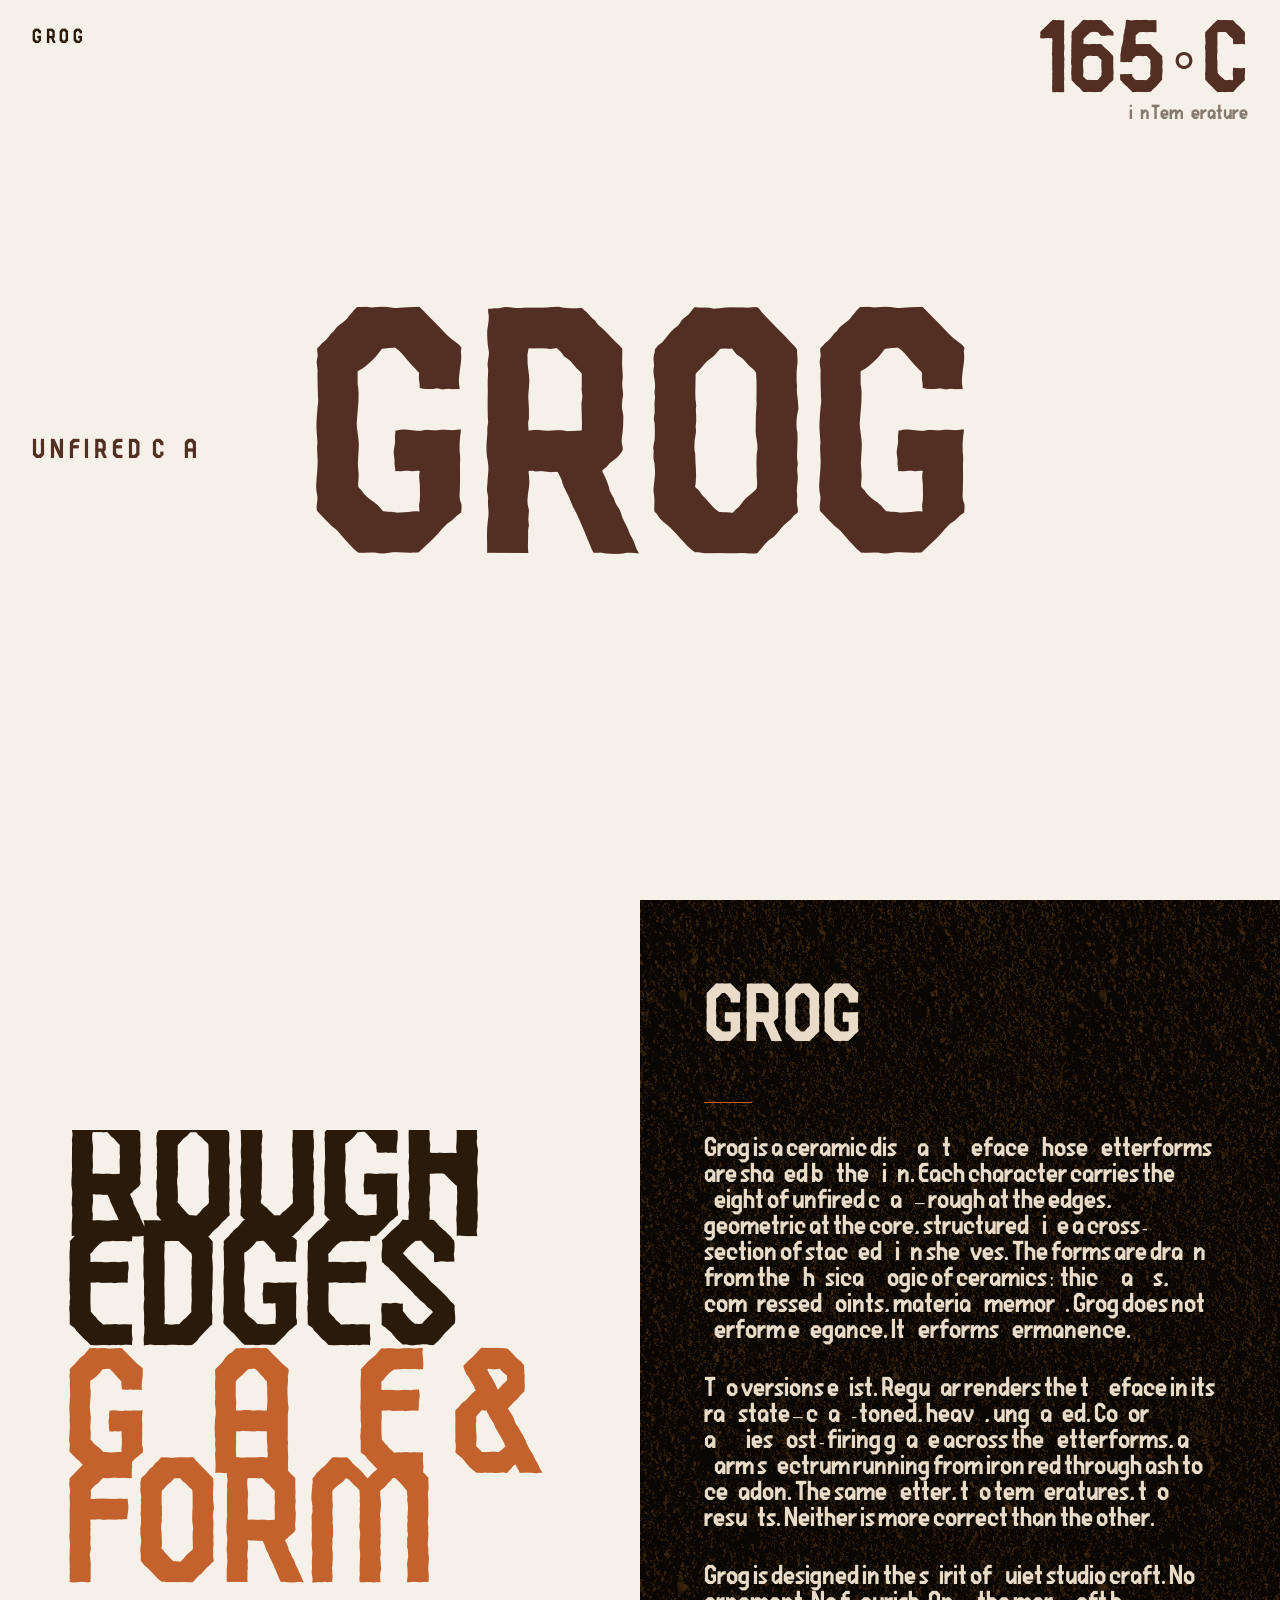
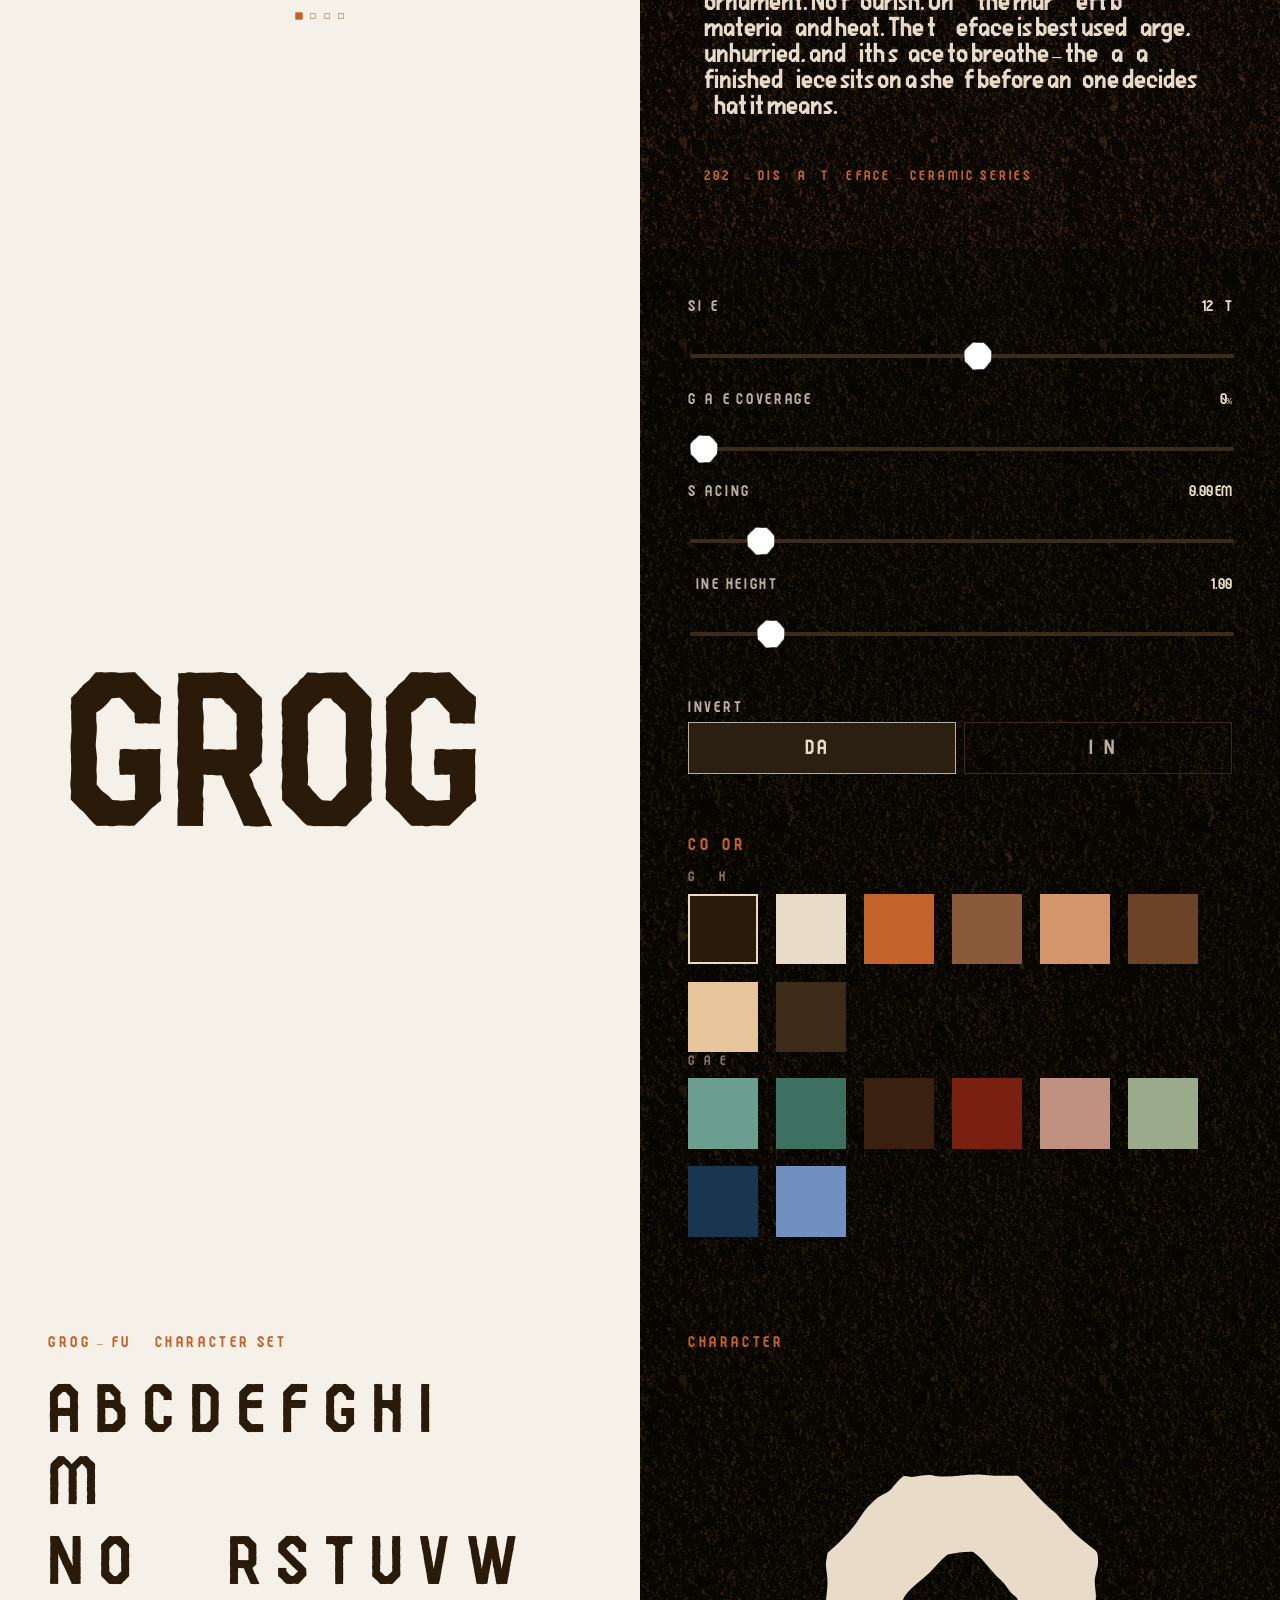
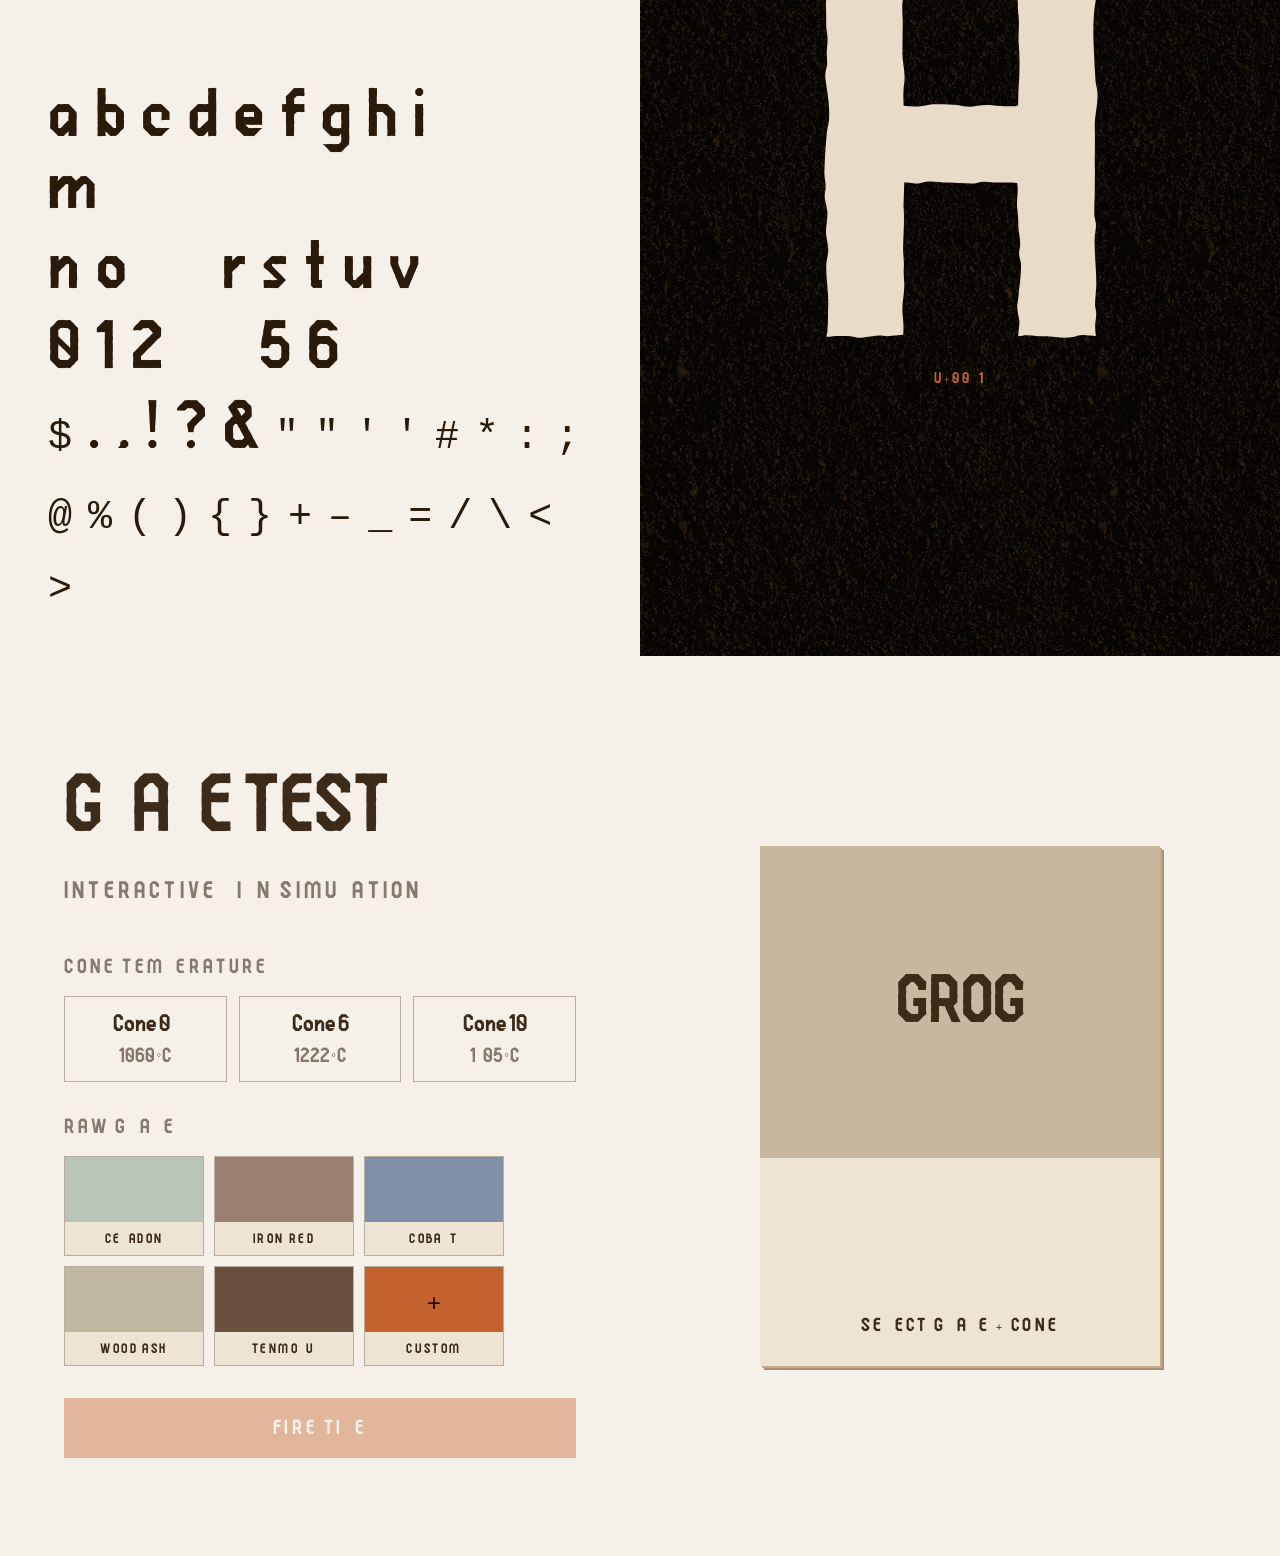
==== commit b2a1f9b7: "Dark panel texture overlay, stronger overlay blend, rename texture asset" ====
--- a/index.html
+++ b/index.html
@@ -41,7 +41,7 @@
             </div>
           </div>
         </div>
-        <div class="spec-right">
+        <div class="spec-right surface-dark-texture">
           <h2>GROG</h2>
           <div class="spec-rule"></div>
           <div class="spec-copy">
@@ -92,7 +92,7 @@
             </div>
           </div>
         </div>
-        <div class="type-controls">
+        <div class="type-controls surface-dark-texture">
           <div class="ctrl-sliders">
             <div class="ctrl-block">
               <div class="ctrl-row">
@@ -179,7 +179,7 @@
           <div class="char-section-title">Grog — Full Character Set</div>
           <div id="char-rows" class="char-rows"></div>
         </div>
-        <div class="char-right">
+        <div class="char-right surface-dark-texture">
           <div class="char-right-label">Character</div>
           <div class="char-preview-wrap">
             <div id="char-preview-glyph" class="char-preview-glyph">A</div>
--- a/css/app.css
+++ b/css/app.css
@@ -25,6 +25,46 @@
   color: #2a1a0a;
 }
 
+/* Dark-panel grain: grayscale + overlay (multiply was crushing contrast on #1c / #2a) */
+.surface-dark-texture {
+  position: relative;
+  overflow: hidden;
+  isolation: isolate;
+}
+
+.surface-dark-texture::before {
+  content: "";
+  position: absolute;
+  inset: 0;
+  z-index: 0;
+  pointer-events: none;
+  background-image: url("../img/texture-dark.jpg");
+  background-size: min(420px, 56vw);
+  background-repeat: repeat;
+  opacity: 0.78;
+  filter: grayscale(1) contrast(2.05) brightness(1.28);
+  mix-blend-mode: overlay;
+}
+
+.surface-dark-texture > * {
+  position: relative;
+  z-index: 1;
+}
+
+.tile-card.is-firing::before {
+  content: "";
+  position: absolute;
+  inset: 0;
+  z-index: 2;
+  pointer-events: none;
+  background-image: url("../img/texture-dark.jpg");
+  background-size: min(420px, 56vw);
+  background-repeat: repeat;
+  opacity: 0.82;
+  filter: grayscale(1) contrast(2.05) brightness(1.28);
+  mix-blend-mode: overlay;
+}
+
 .app {
   position: relative;
 }
@@ -279,6 +319,7 @@
   justify-content: center;
   padding: 0 0 0 4rem;
   transition: background-color 0.5s ease;
+  overflow: hidden;
 }
 
 .type-tester-wrap {
@@ -765,7 +806,6 @@
   max-width: 28rem;
   height: 44px;
   border: none;
-  background: #2a1a0a;
   color: #e8dcc8;
   cursor: pointer;
   font-family: inherit;
@@ -773,6 +813,12 @@
   text-transform: uppercase;
   letter-spacing: 0.3em;
   transition: opacity 0.2s;
+  /* Texture: overlay reads much stronger than luminosity on this brown */
+  background-color: #2a1a0a;
+  background-image: url("../img/texture-dark.jpg"), linear-gradient(#2a1a0a, #2a1a0a);
+  background-size: min(300px, 92vw) auto, cover;
+  background-repeat: repeat, no-repeat;
+  background-blend-mode: overlay, normal;
 }
 
 .btn-pdf:hover {
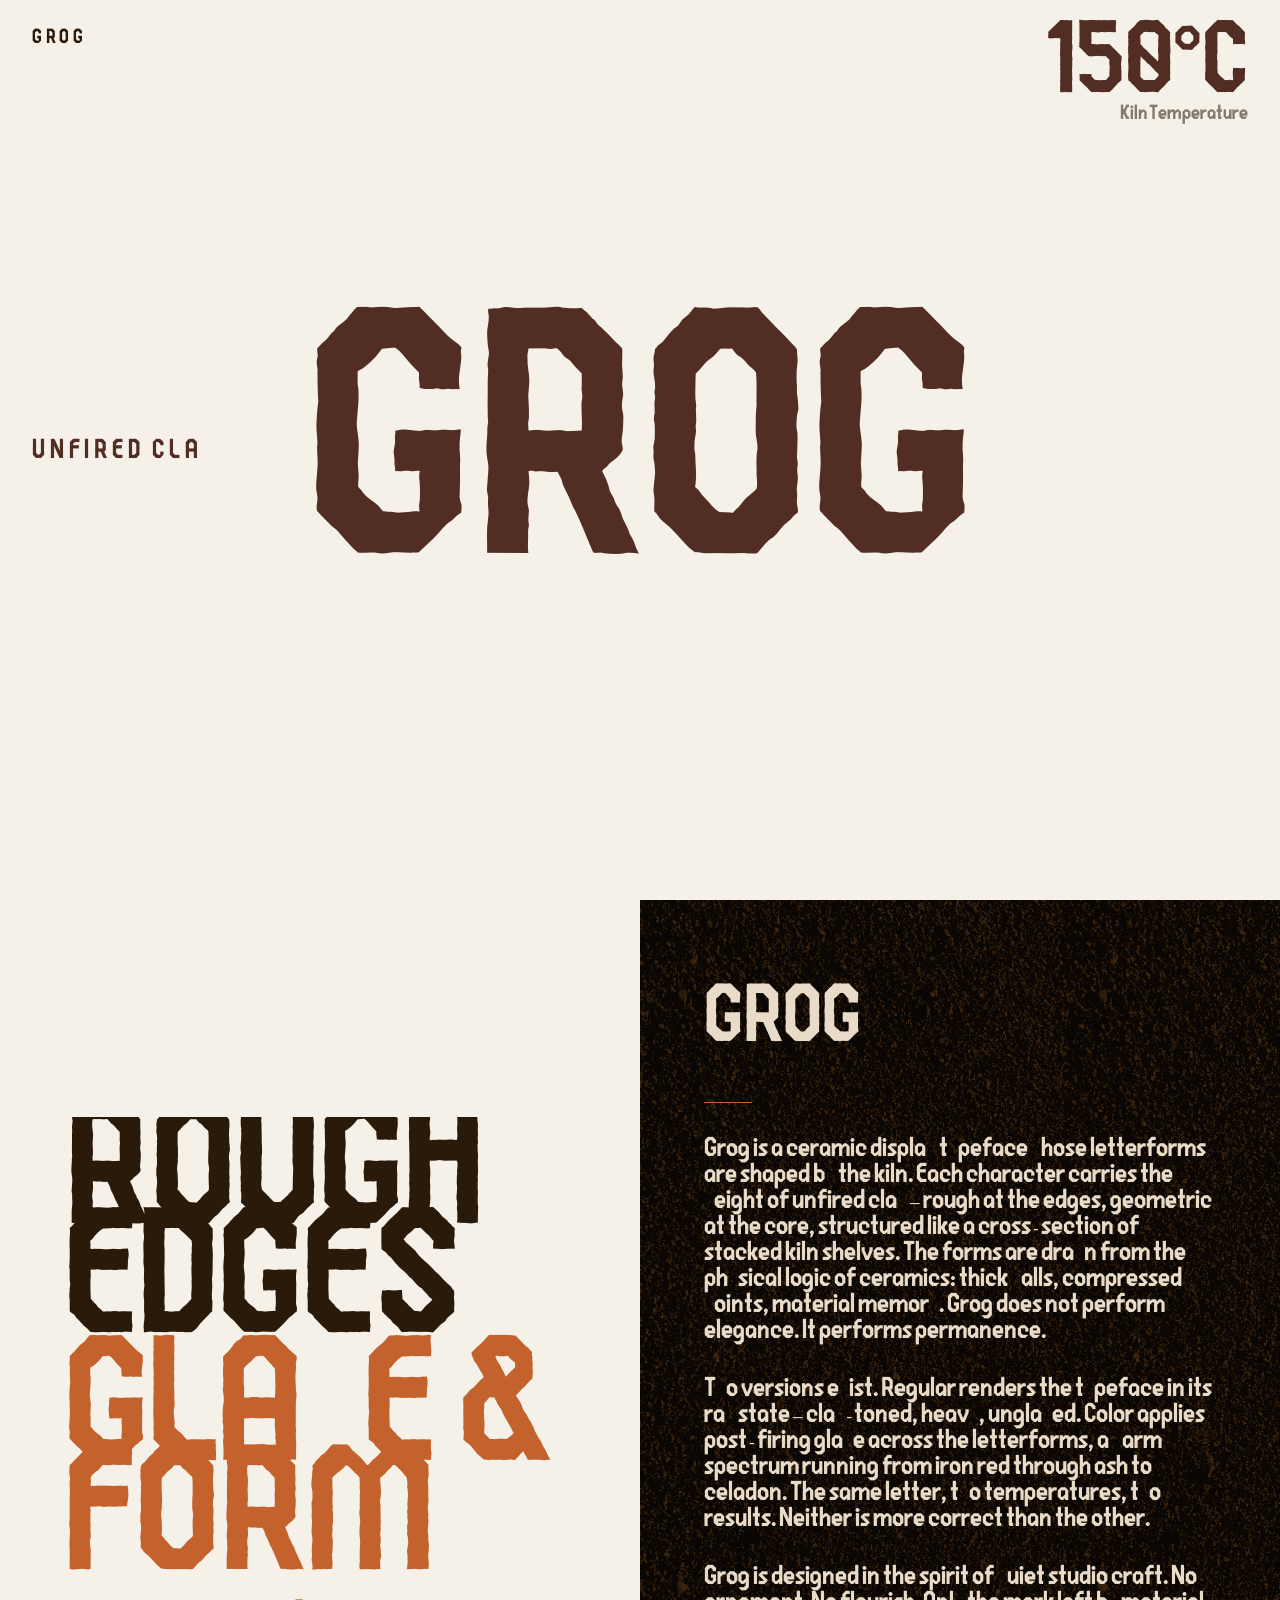
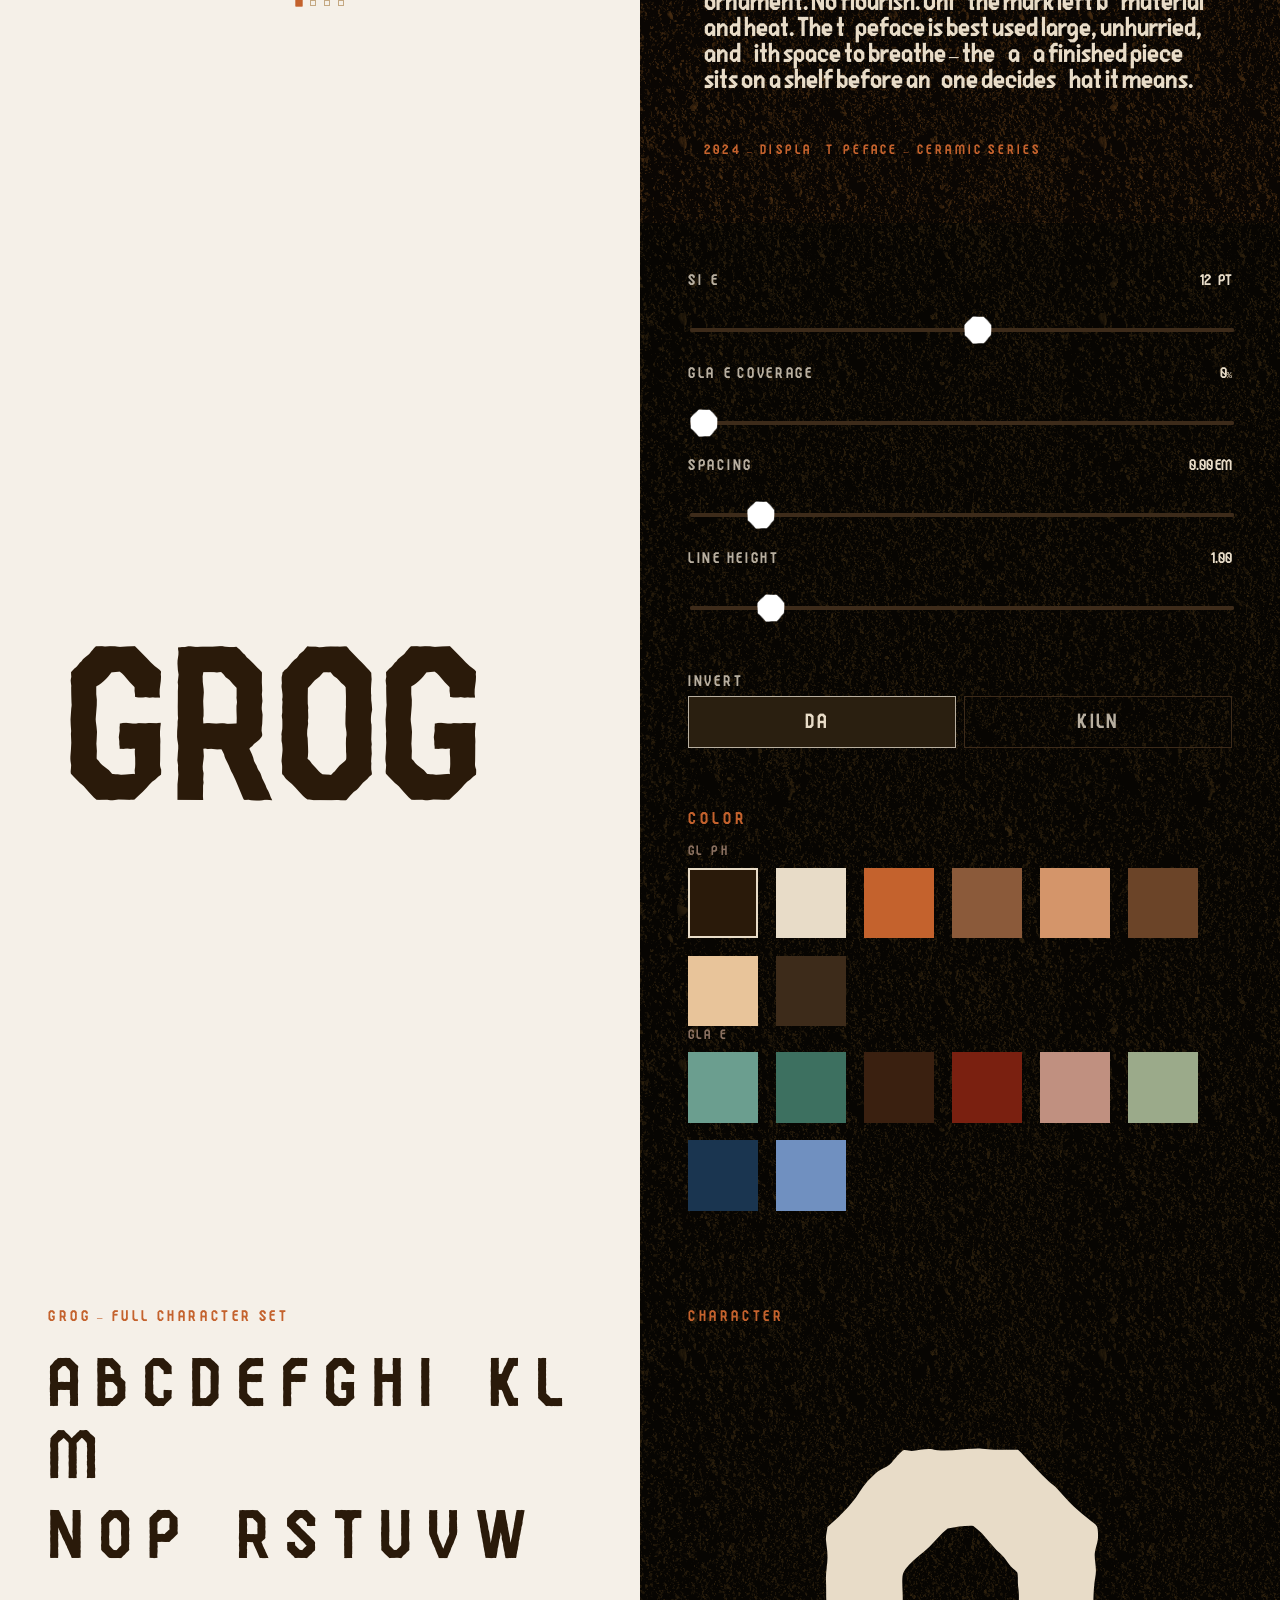
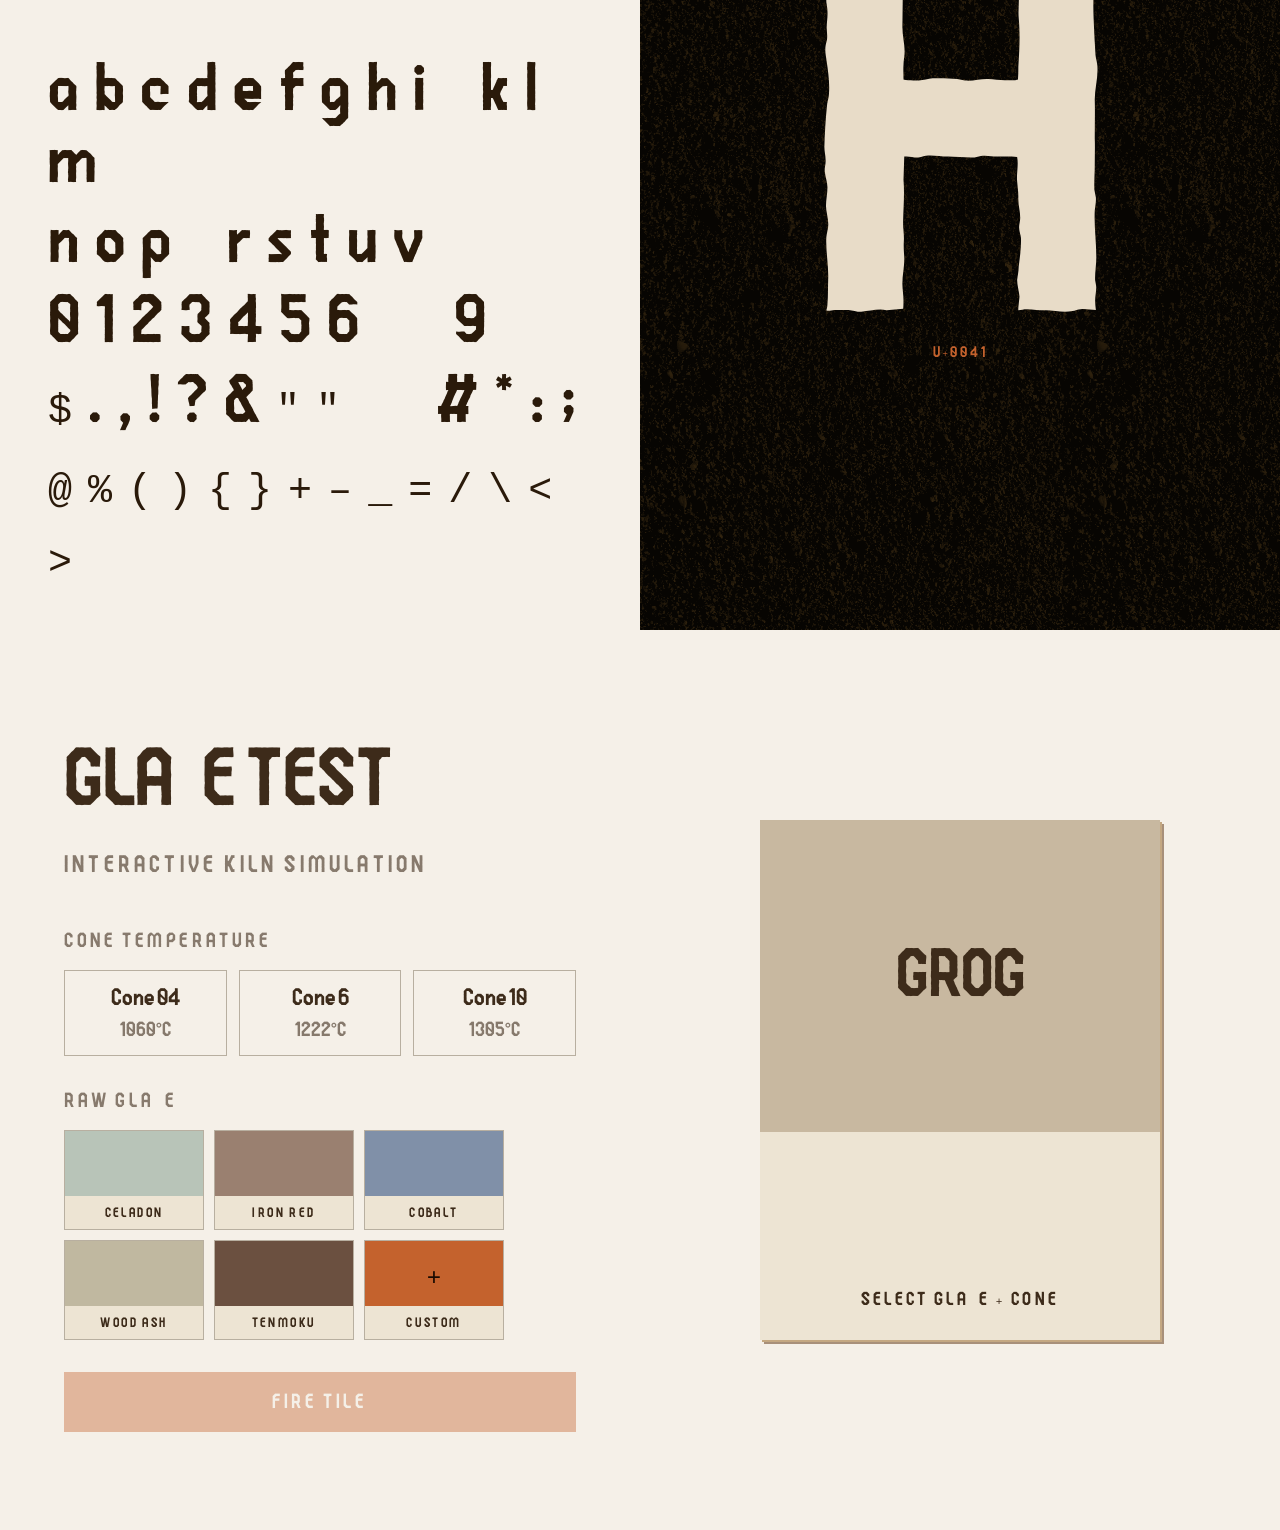
==== commit 3ade55f4: "Add Grog process essay page with carousels and sketch archive New process.html walks through the des" ====
--- a/index.html
+++ b/index.html
@@ -9,7 +9,7 @@
   <body>
     <div class="app">
       <nav class="nav">
-        <div id="nav-brand" class="nav-brand">Grog</div>
+        <a href="process.html" id="nav-brand" class="nav-brand">Grog</a>
       </nav>
 
       <div class="kiln-readout">
--- a/css/app.css
+++ b/css/app.css
@@ -1,10 +1,41 @@
 /* Grog showcase — static layout */
 @font-face {
   font-family: "Grog";
-  src: url("../fonts/Grog-RegularV1.otf") format("opentype");
+  src: url("../fonts/Grog-Regular_v2.otf") format("opentype");
   font-weight: 400;
   font-style: normal;
   font-display: swap;
+}
+
+:root {
+  --font-body: "Grog", ui-monospace, monospace;
+  --font-display: "Grog", ui-monospace, monospace;
+  --font-size-nav-brand: 0.75rem;
+  --letter-spacing-nav-brand: 0.3em;
+  --color-bg-page: #f5f0e8;
+  --color-ink: #2a1a0a;
+  --color-ink-brown: #3d2b1a;
+  --color-panel-dark: #1c1408;
+  --color-panel-charcoal: #2a1a0a;
+  --color-accent: #c4622d;
+  --color-cream: #e8dcc8;
+  --color-cream-muted: #b8afa0;
+  --color-border-warm: #c4a882;
+  --color-border-soft: #b8afa0;
+  --color-tile-footer: #ede4d3;
+  /* Process page: alternating section washes (same family as page, no new hues) */
+  --color-process-section-a: var(--color-bg-page);
+  --color-process-section-b: var(--color-tile-footer);
+  --color-muted-text: #8a7060;
+  --color-preview-invert: #0f0804;
+  --color-slide-track: #3d2b1a;
+  --color-btn-pdf-bg: #2a1a0a;
+  --padding-nav: 1.5rem 2rem;
+  --font-size-process-h2: clamp(1.5rem, 3.2vw, 2.25rem);
+  --font-size-process-body: 1rem;
+  --font-size-process-back-link: 0.8rem;
+  --line-height-prose: 1.65;
+  --process-section-gap: clamp(2rem, 5vw, 4rem);
 }
 
 *,
@@ -20,9 +51,9 @@
 }
 
 body {
-  font-family: "Grog", ui-monospace, monospace;
-  background: #f5f0e8;
-  color: #2a1a0a;
+  font-family: var(--font-body);
+  background: var(--color-bg-page);
+  color: var(--color-ink);
 }
 
 /* Dark-panel grain: grayscale + overlay (multiply was crushing contrast on #1c / #2a) */
@@ -79,14 +110,19 @@
   display: flex;
   justify-content: space-between;
   align-items: center;
-  padding: 1.5rem 2rem;
+  padding: var(--padding-nav);
 }
 
 .nav-brand {
-  font-size: 0.75rem;
-  text-transform: uppercase;
-  letter-spacing: 0.3em;
-  color: #2a1a0a;
+  font-size: var(--font-size-nav-brand);
+  text-transform: uppercase;
+  letter-spacing: var(--letter-spacing-nav-brand);
+  color: var(--color-ink);
+  text-decoration: none;
+}
+
+a.nav-brand:hover {
+  opacity: 0.75;
 }
 
 /* Kiln readout */
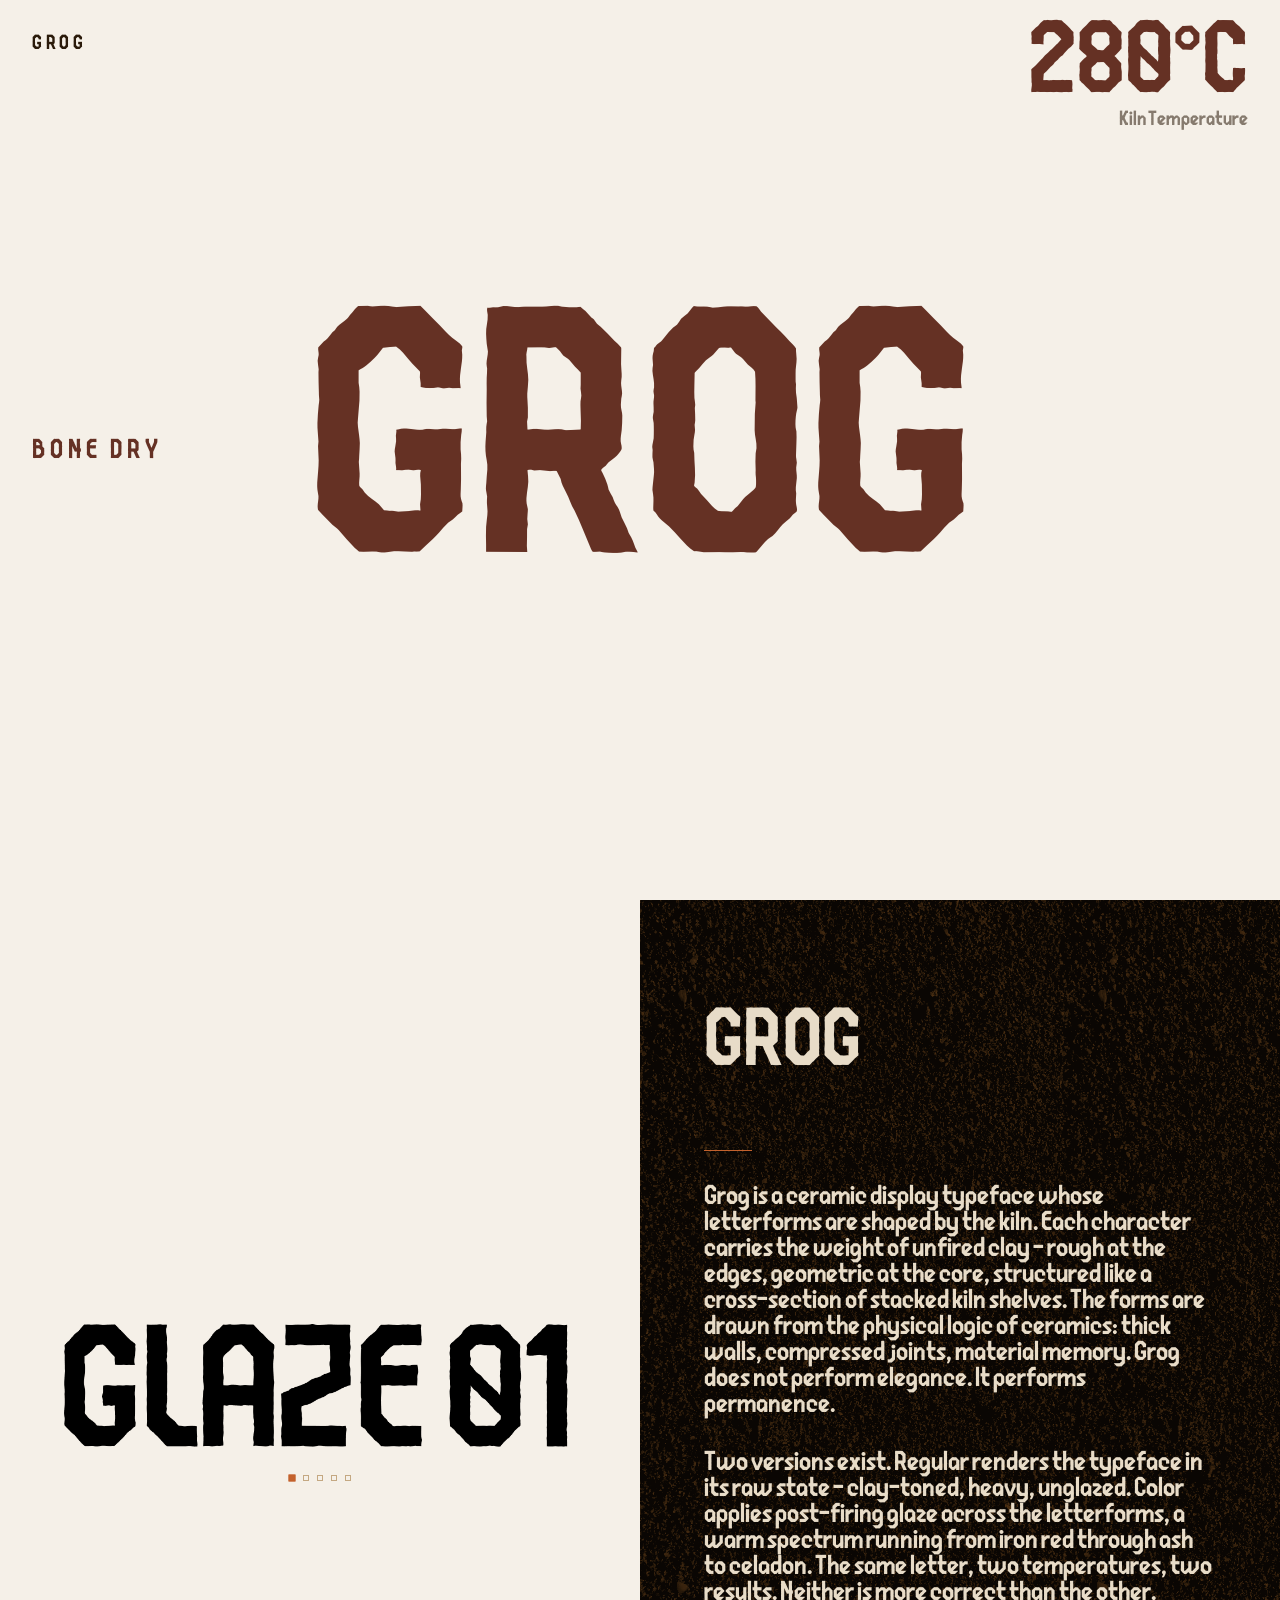
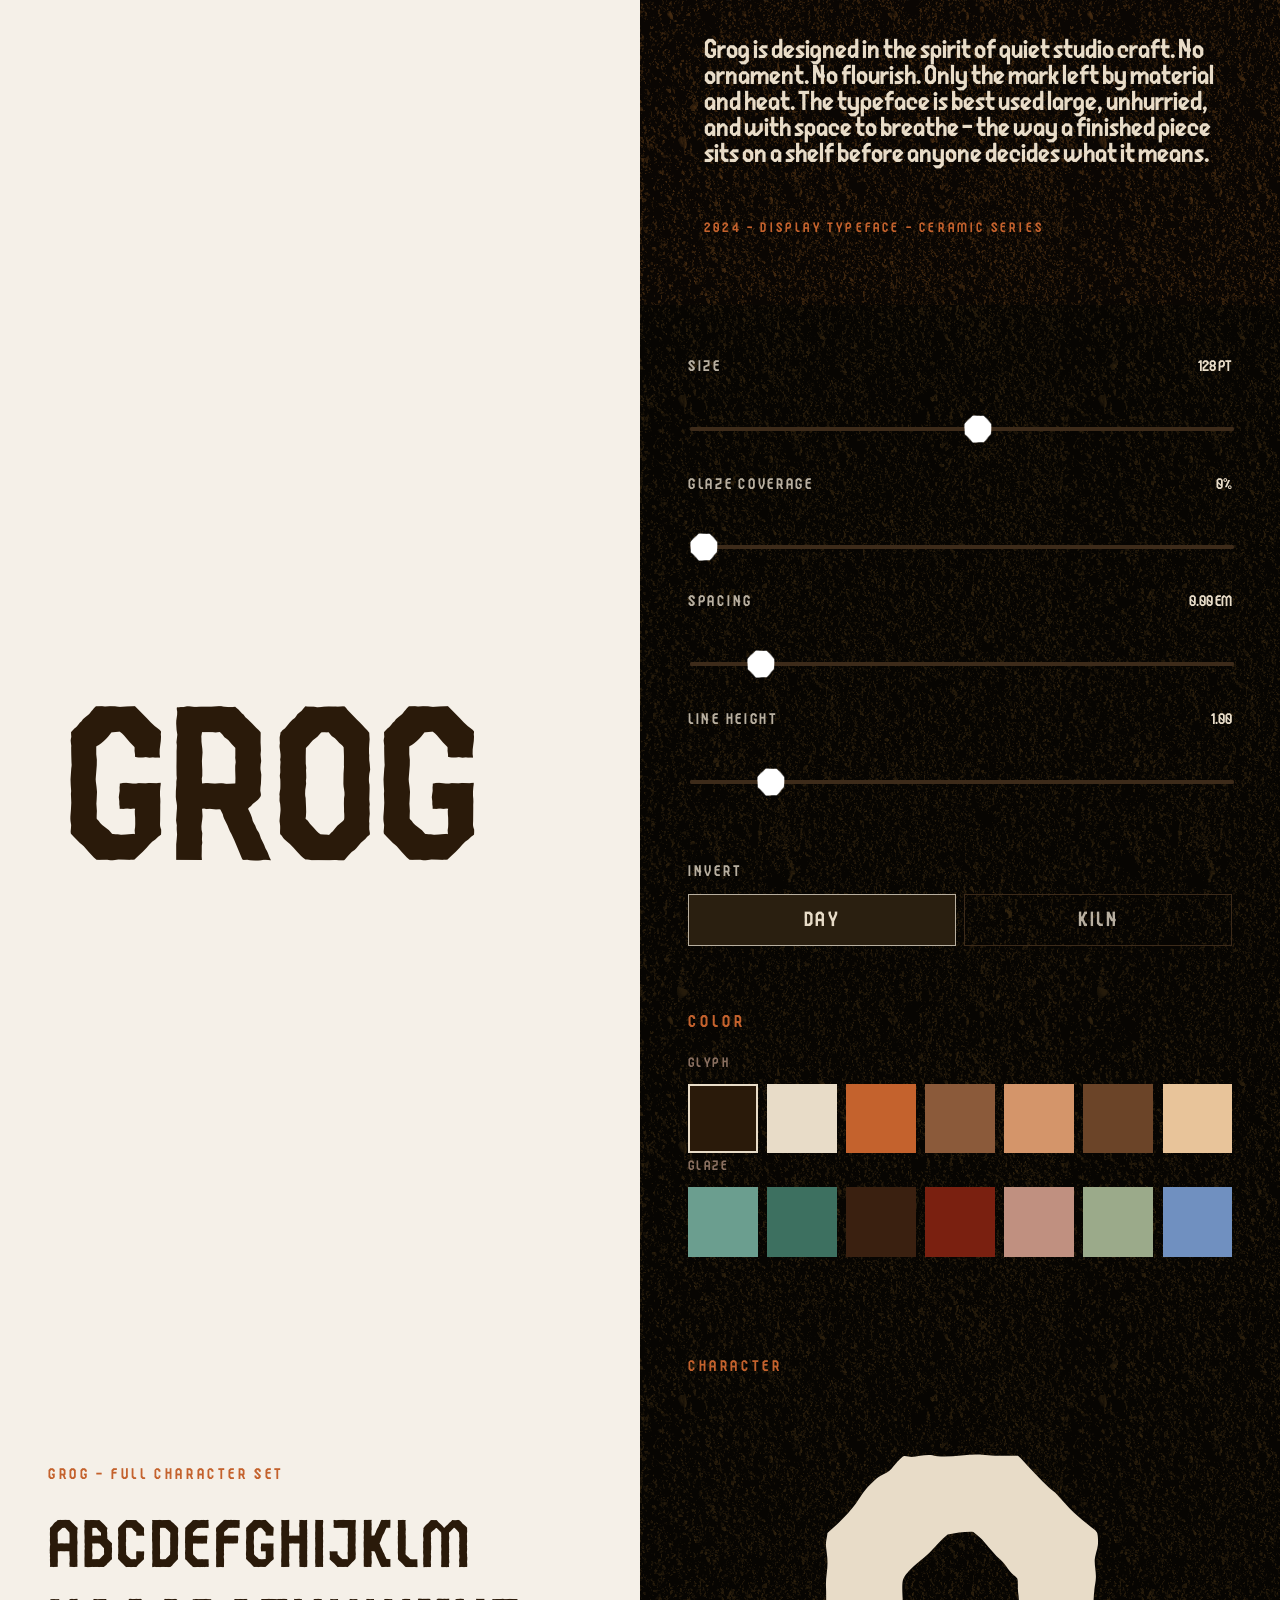
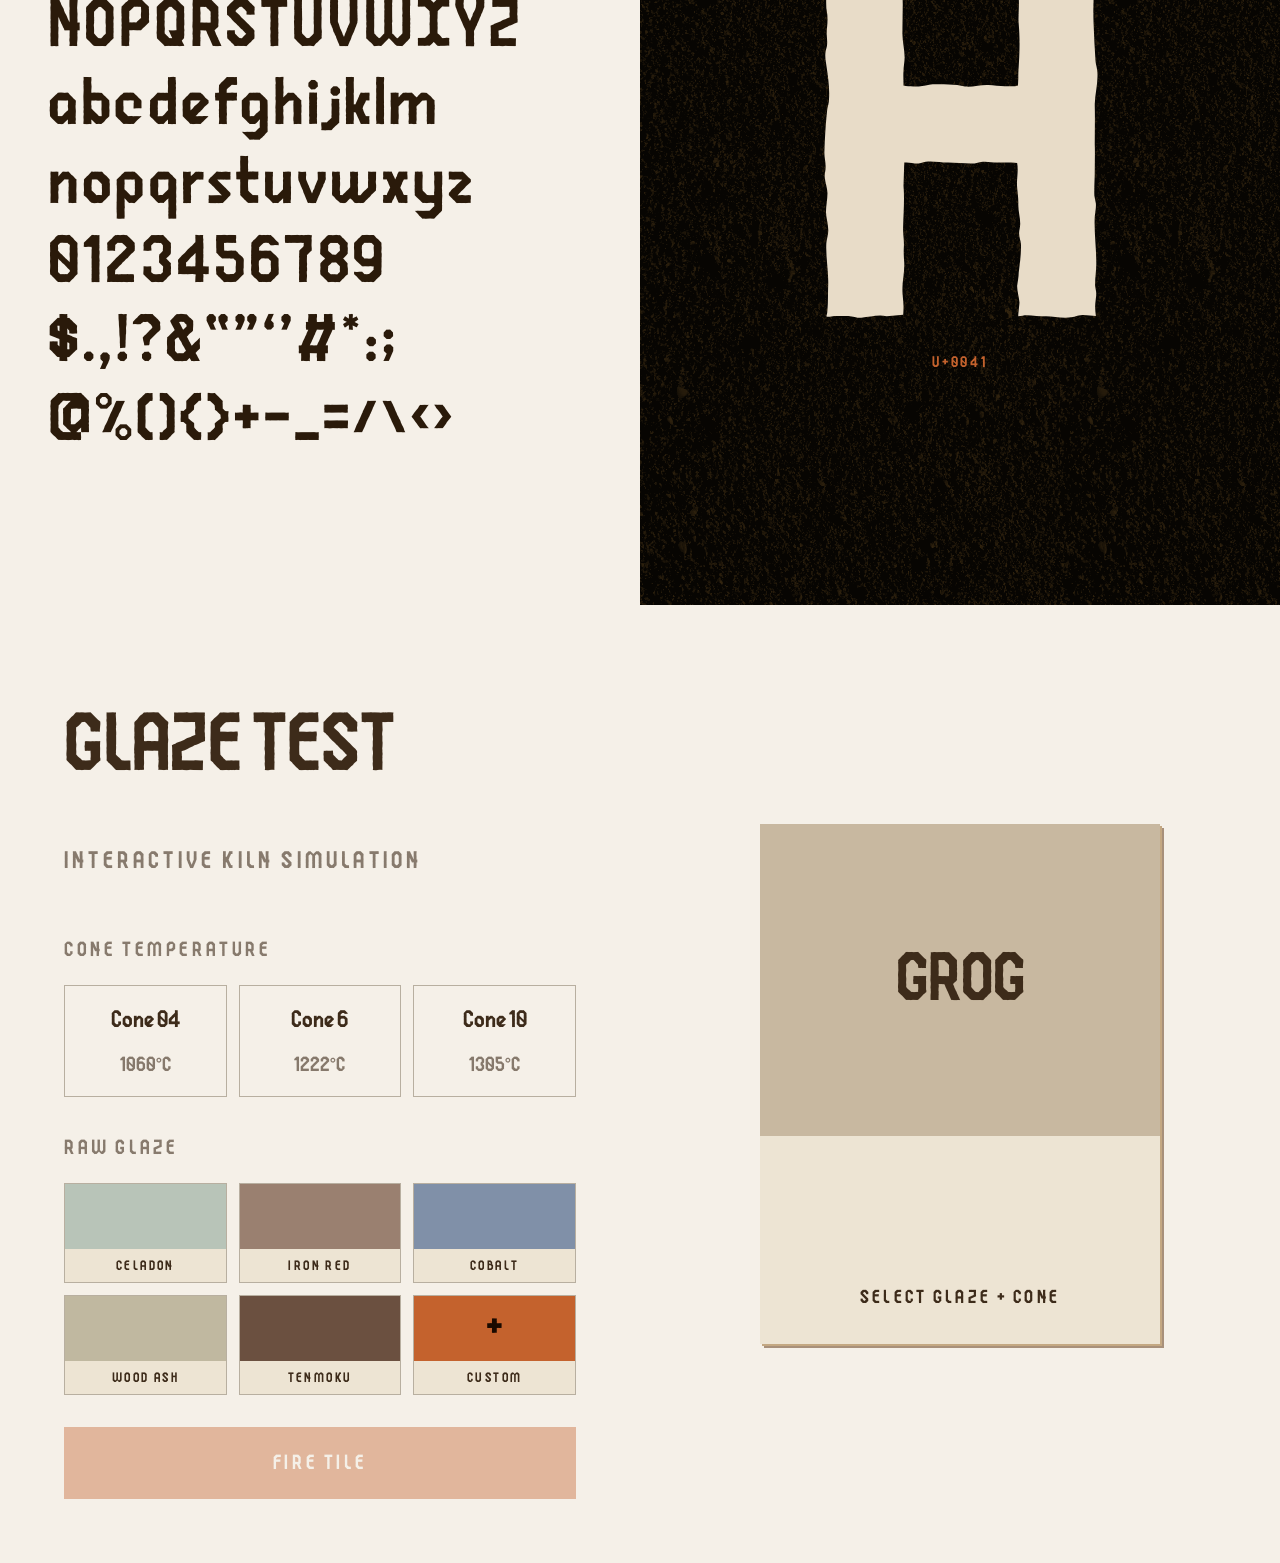
==== commit 3587a870: "Single-phrase specimen swap, color swatch grid alignment, PDF export, en-dash punctuation - Specimen" ====
--- a/index.html
+++ b/index.html
@@ -3,7 +3,7 @@
   <head>
     <meta charset="UTF-8" />
     <meta name="viewport" content="width=device-width, initial-scale=1.0" />
-    <title>Single-page Typeface Showcase</title>
+    <title>Single–page Typeface Showcase</title>
     <link rel="stylesheet" href="css/app.css" />
   </head>
   <body>
@@ -47,24 +47,24 @@
           <div class="spec-copy">
             <p>
               Grog is a ceramic display typeface whose letterforms are shaped by the kiln. Each character
-              carries the weight of unfired clay — rough at the edges, geometric at the core, structured
-              like a cross-section of stacked kiln shelves. The forms are drawn from the physical logic of
+              carries the weight of unfired clay – rough at the edges, geometric at the core, structured
+              like a cross–section of stacked kiln shelves. The forms are drawn from the physical logic of
               ceramics: thick walls, compressed joints, material memory. Grog does not perform elegance. It
               performs permanence.
             </p>
             <p>
-              Two versions exist. Regular renders the typeface in its raw state — clay-toned, heavy,
-              unglazed. Color applies post-firing glaze across the letterforms, a warm spectrum running from
+              Two versions exist. Regular renders the typeface in its raw state – clay–toned, heavy,
+              unglazed. Color applies post–firing glaze across the letterforms, a warm spectrum running from
               iron red through ash to celadon. The same letter, two temperatures, two results. Neither is
               more correct than the other.
             </p>
             <p>
               Grog is designed in the spirit of quiet studio craft. No ornament. No flourish. Only the mark
               left by material and heat. The typeface is best used large, unhurried, and with space to
-              breathe — the way a finished piece sits on a shelf before anyone decides what it means.
+              breathe – the way a finished piece sits on a shelf before anyone decides what it means.
             </p>
           </div>
-          <div class="spec-meta">2024 — Display Typeface — Ceramic Series</div>
+          <div class="spec-meta">2024 – Display Typeface – Ceramic Series</div>
         </div>
       </section>
 
@@ -176,7 +176,7 @@
       <!-- Character map -->
       <section class="char-section">
         <div class="char-left">
-          <div class="char-section-title">Grog — Full Character Set</div>
+          <div class="char-section-title">Grog – Full Character Set</div>
           <div id="char-rows" class="char-rows"></div>
         </div>
         <div class="char-right surface-dark-texture">
@@ -260,11 +260,12 @@
               </div>
             </div>
           </div>
-          <button type="button" id="btn-pdf" class="btn-pdf" hidden>Export Tile — PDF</button>
+          <button type="button" id="btn-pdf" class="btn-pdf" hidden>Export Tile – PDF</button>
         </div>
       </section>
     </div>
 
+    <script src="js/vendor/pdf-lib.min.js"></script>
     <script src="js/app.js"></script>
   </body>
 </html>
--- a/css/app.css
+++ b/css/app.css
@@ -1,7 +1,7 @@
 /* Grog showcase — static layout */
 @font-face {
   font-family: "Grog";
-  src: url("../fonts/Grog-Regular_v2.otf") format("opentype");
+  src: url("../fonts/Grog-Regular_3.otf") format("opentype");
   font-weight: 400;
   font-style: normal;
   font-display: swap;
@@ -222,25 +222,19 @@
   flex-shrink: 0;
   min-width: 0;
   display: flex;
-  flex-direction: column;
-  justify-content: center;
-  gap: clamp(0.75rem, 2vh, 1.5rem);
+  align-items: center;
+  justify-content: center;
   padding-right: 0.5rem;
   box-sizing: border-box;
 }
 
-/* One unified size per slide (tier = shorter lines → larger type) */
-.spec-carousel-slide[data-tier="0"] .spec-line {
-  font-size: clamp(2.75rem, 9vw, 6.5rem);
-}
-.spec-carousel-slide[data-tier="1"] .spec-line {
-  font-size: clamp(2.35rem, 7.2vw, 5.25rem);
-}
-.spec-carousel-slide[data-tier="2"] .spec-line {
-  font-size: clamp(1.9rem, 5.4vw, 4rem);
-}
-.spec-carousel-slide[data-tier="3"] .spec-line {
-  font-size: clamp(1.5rem, 4vw, 3.1rem);
+.spec-image {
+  display: block;
+  max-width: 100%;
+  max-height: min(52vh, 28rem);
+  width: auto;
+  height: auto;
+  object-fit: contain;
 }
 
 .spec-carousel-footer {
@@ -287,6 +281,8 @@
 .spec-line {
   line-height: 1.05;
   margin: 0;
+  white-space: nowrap;
+  overflow: hidden;
 }
 
 .spec-line.dark {
@@ -571,15 +567,14 @@
 }
 
 .swatch-row {
-  display: flex;
-  flex-wrap: wrap;
-  gap: 1.1rem;
-}
-
-/* Type tester color chips (~2.2× previous 2rem) */
+  display: grid;
+  grid-template-columns: repeat(7, 1fr);
+  gap: 0.6rem;
+}
+
 .type-controls .swatch {
-  width: 4.4rem;
-  height: 4.4rem;
+  width: 100%;
+  aspect-ratio: 1 / 1;
   border: none;
   padding: 0;
   cursor: pointer;
@@ -623,13 +618,13 @@
 
 .char-row {
   display: flex;
-  gap: 1rem;
+  gap: 0.2rem;
   flex-wrap: wrap;
   line-height: 1.4;
 }
 
 .char-glyph {
-  font-size: 2.5rem;
+  font-size: clamp(1.7rem, 2.65vw + 0.35rem, 2.45rem);
   color: #2a1a0a;
   cursor: crosshair;
   transition: transform 0.2s ease;
@@ -718,12 +713,12 @@
 }
 
 .cone-row {
-  display: flex;
+  display: grid;
+  grid-template-columns: repeat(3, 1fr);
   gap: 0.75rem;
 }
 
 .cone-btn {
-  flex: 1;
   padding: 0.75rem 1rem;
   border: 1px solid;
   cursor: pointer;
@@ -744,12 +739,12 @@
 
 .glaze-grid {
   display: grid;
-  grid-template-columns: repeat(3, 140px);
-  gap: 0.625rem;
+  grid-template-columns: repeat(3, 1fr);
+  gap: 0.75rem;
 }
 
 .glaze-card {
-  width: 140px;
+  width: 100%;
   height: 100px;
   border: 1px solid #b8afa0;
   cursor: pointer;
@@ -986,11 +981,11 @@
   }
 
   .glaze-grid {
-    grid-template-columns: repeat(auto-fill, minmax(120px, 1fr));
+    grid-template-columns: repeat(3, 1fr);
   }
 
   .glaze-card {
     width: 100%;
-    max-width: 180px;
-  }
-}
+    max-width: none;
+  }
+}
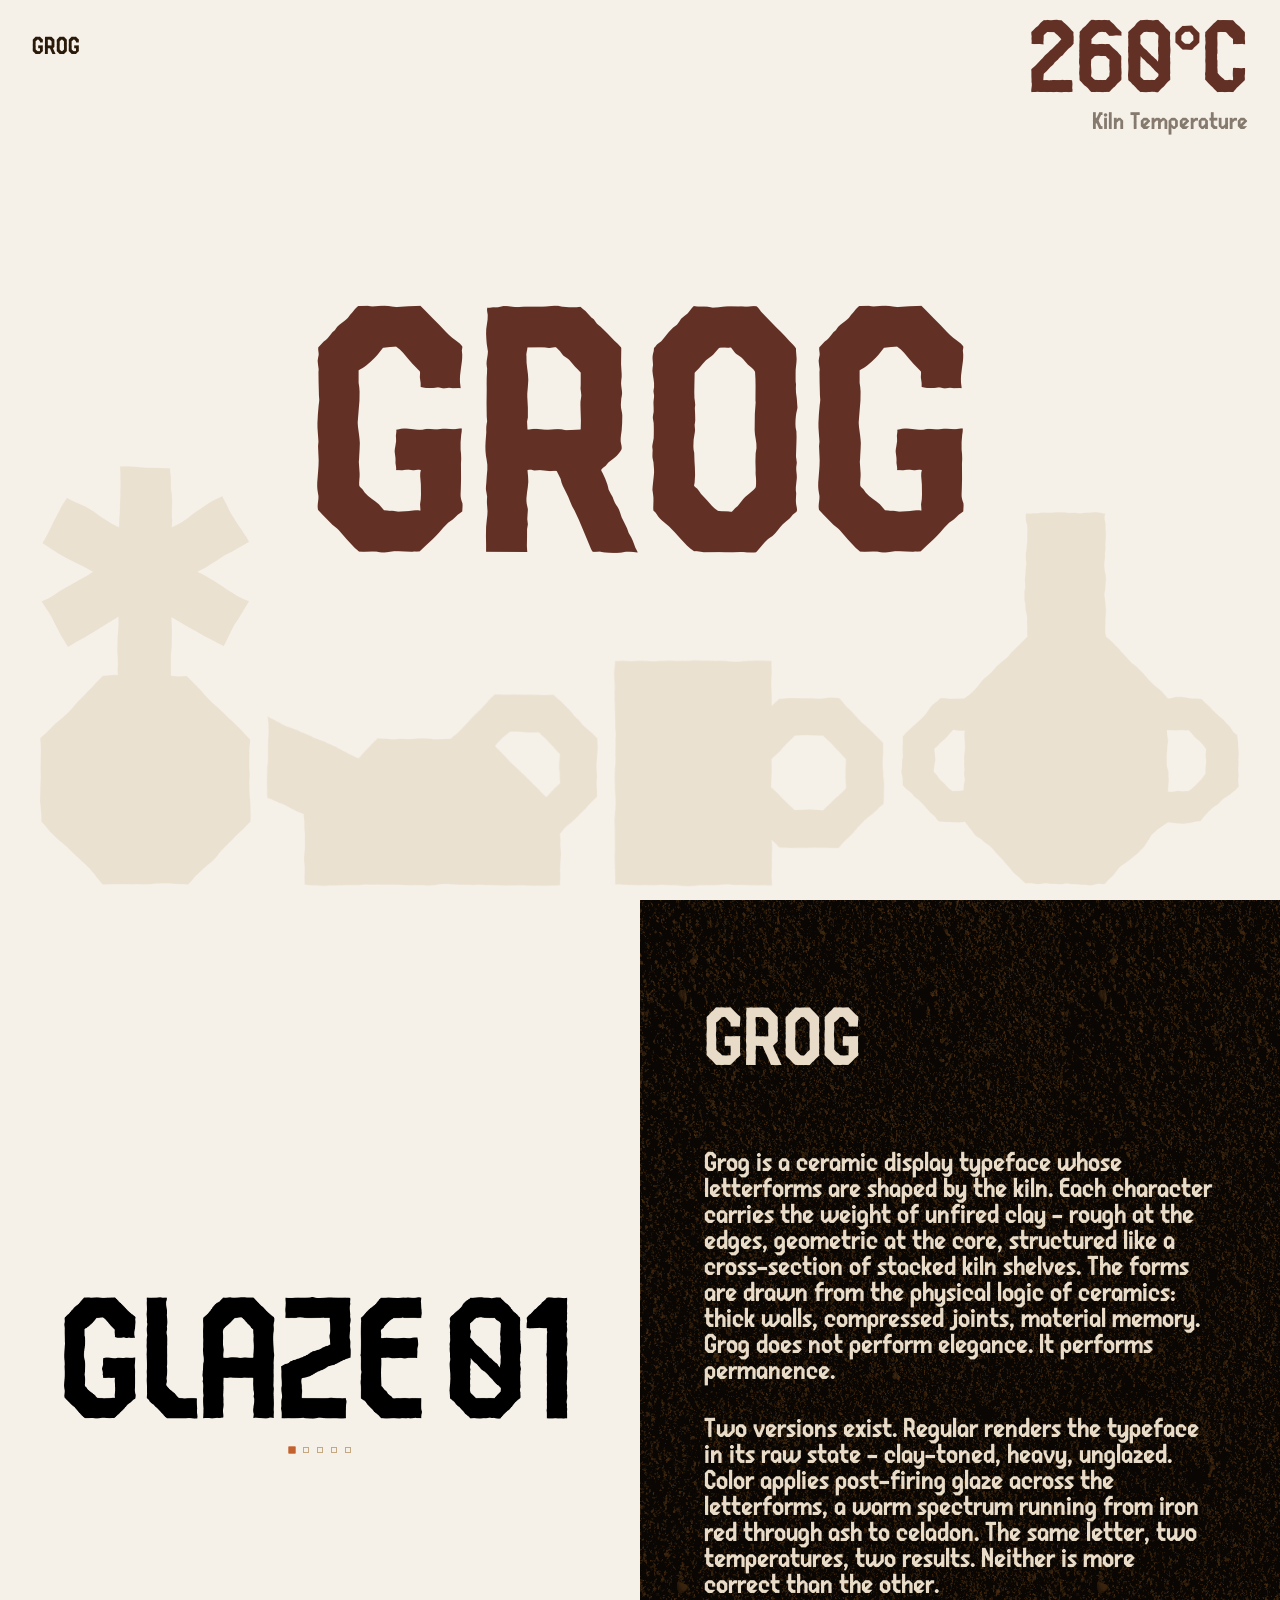
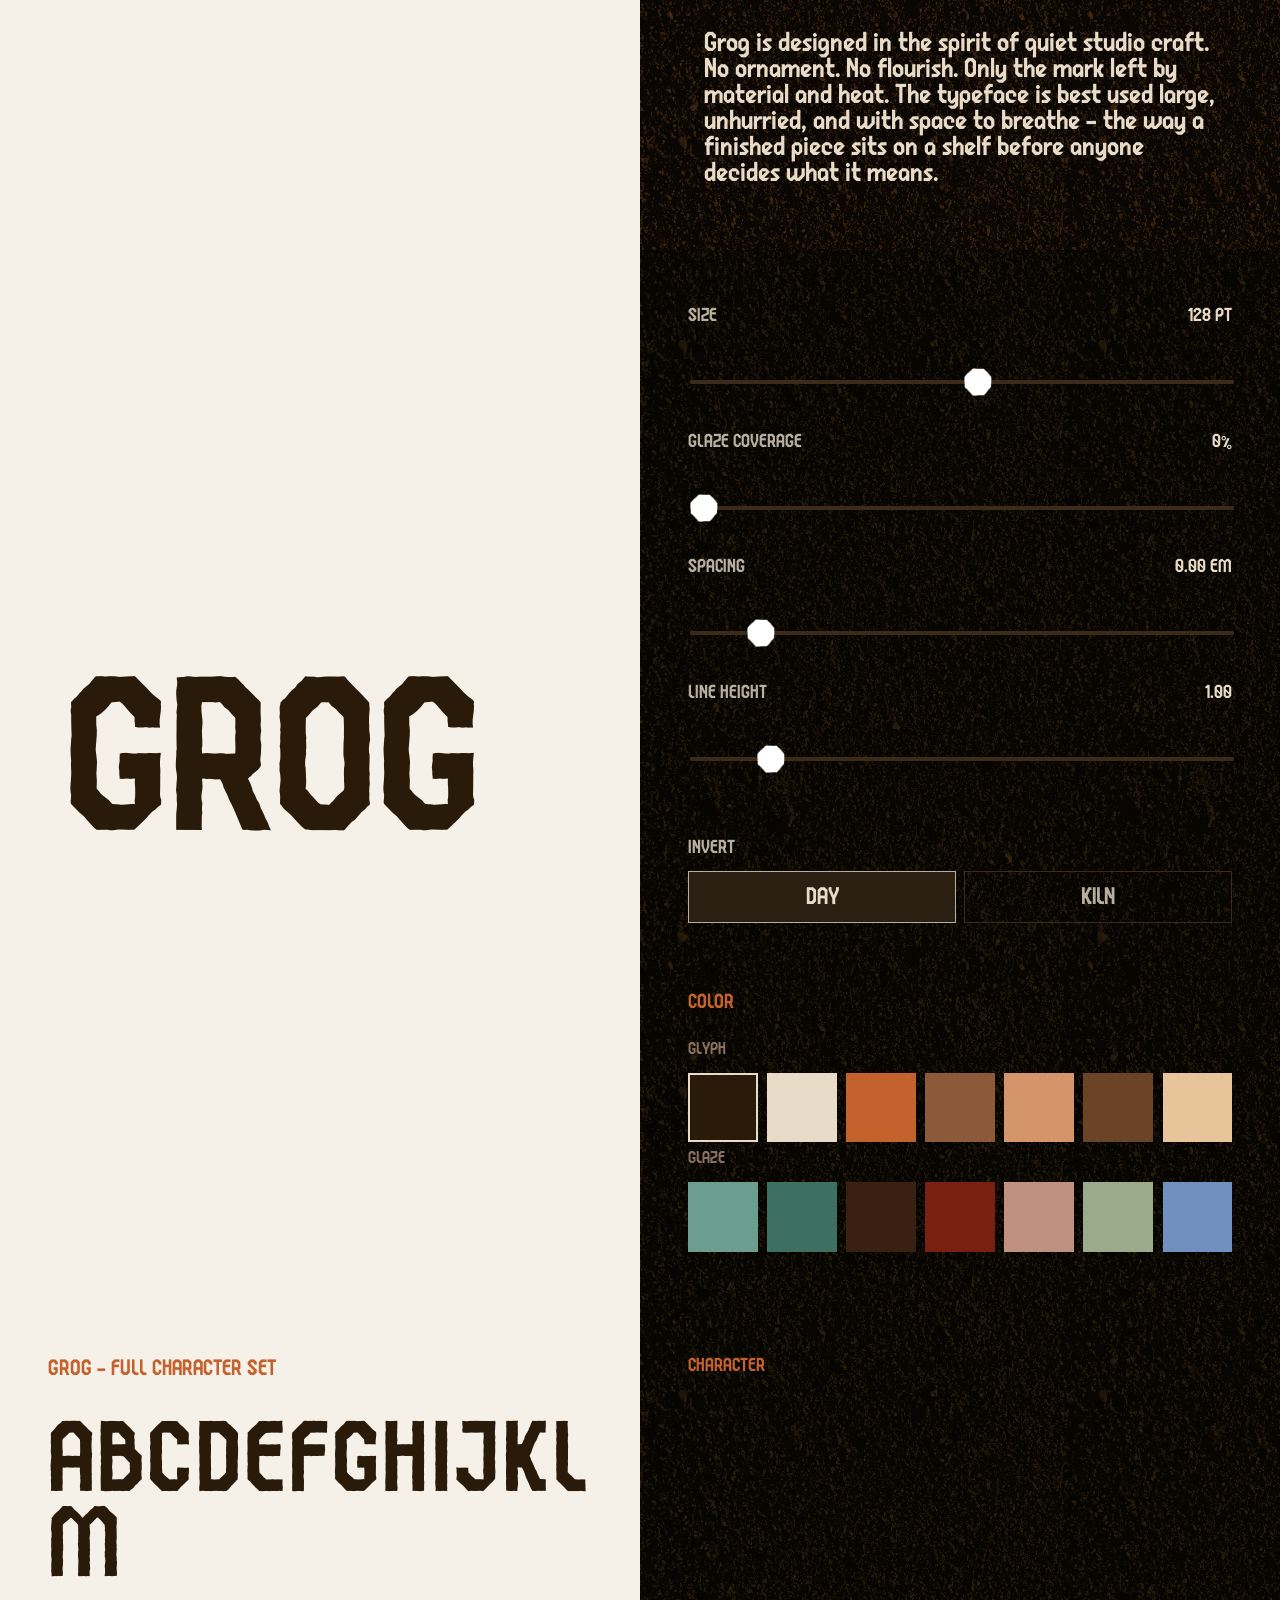
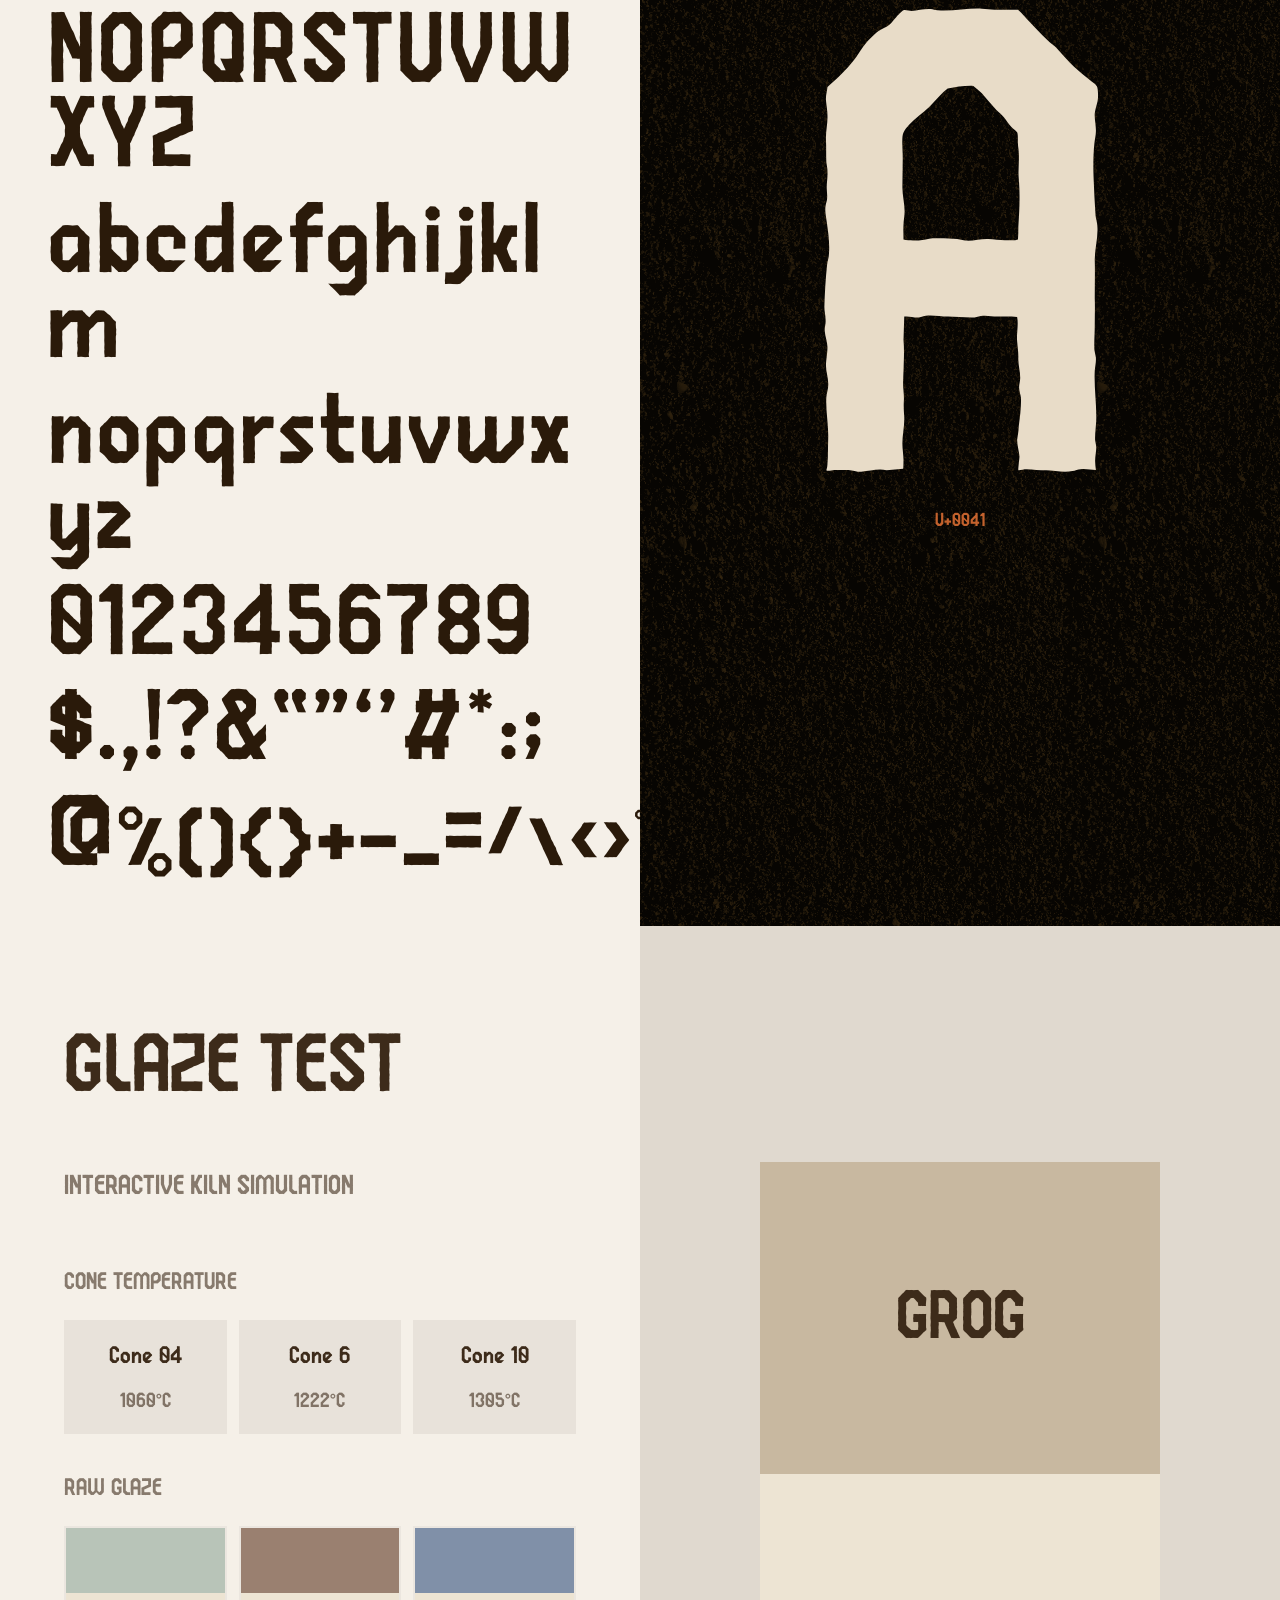
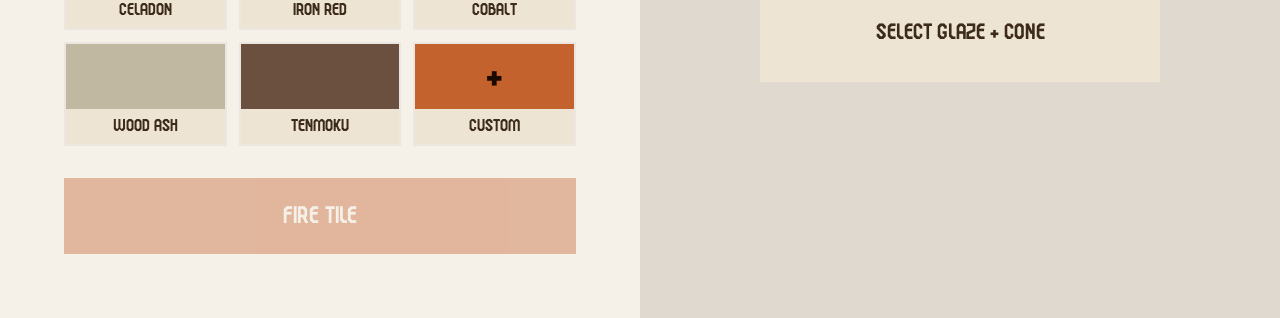
==== commit 2b6f28db: "Process page narrative, imagery, and polish; Grog Kiara font sitewide - Replace process section copy" ====
--- a/index.html
+++ b/index.html
@@ -20,7 +20,31 @@
       <!-- Hero -->
       <section id="hero" class="hero">
         <div id="hero-word" class="hero-word"></div>
-        <div id="hero-stage" class="hero-stage">UNFIRED CLAY</div>
+        <!-- Pottery silhouettes: PNGs are pre-colored; grid matches design widths 288 : 449 : 368 : 462 -->
+        <div class="hero-puzz" aria-hidden="true">
+          <div class="hero-puzz-row">
+            <div class="hero-puzz-slot">
+              <div class="hero-puzz-frame" style="--puzz-ar: 288 / 570">
+                <img class="hero-puzz-img" src="puzz/Group 196.png" alt="" width="288" height="570" />
+              </div>
+            </div>
+            <div class="hero-puzz-slot">
+              <div class="hero-puzz-frame" style="--puzz-ar: 449 / 262">
+                <img class="hero-puzz-img" src="puzz/Group 198.png" alt="" width="449" height="262" />
+              </div>
+            </div>
+            <div class="hero-puzz-slot">
+              <div class="hero-puzz-frame" style="--puzz-ar: 368 / 308">
+                <img class="hero-puzz-img" src="puzz/Group 197.png" alt="" width="368" height="308" />
+              </div>
+            </div>
+            <div class="hero-puzz-slot">
+              <div class="hero-puzz-frame" style="--puzz-ar: 462 / 508">
+                <img class="hero-puzz-img" src="puzz/Group 201.png" alt="" width="462" height="508" />
+              </div>
+            </div>
+          </div>
+        </div>
       </section>
 
       <!-- Specimen -->
@@ -43,7 +67,6 @@
         </div>
         <div class="spec-right surface-dark-texture">
           <h2>GROG</h2>
-          <div class="spec-rule"></div>
           <div class="spec-copy">
             <p>
               Grog is a ceramic display typeface whose letterforms are shaped by the kiln. Each character
@@ -64,7 +87,6 @@
               breathe – the way a finished piece sits on a shelf before anyone decides what it means.
             </p>
           </div>
-          <div class="spec-meta">2024 – Display Typeface – Ceramic Series</div>
         </div>
       </section>
 
@@ -266,6 +288,7 @@
     </div>
 
     <script src="js/vendor/pdf-lib.min.js"></script>
+    <script src="js/vendor/fontkit.umd.min.js"></script>
     <script src="js/app.js"></script>
   </body>
 </html>
--- a/css/app.css
+++ b/css/app.css
@@ -1,17 +1,17 @@
 /* Grog showcase — static layout */
 @font-face {
-  font-family: "Grog";
-  src: url("../fonts/Grog-Regular_3.otf") format("opentype");
+  font-family: "Grog-Regular_Kiara";
+  src: url("../fonts/Grog-Regular_Kiara.otf") format("opentype");
   font-weight: 400;
   font-style: normal;
   font-display: swap;
 }
 
 :root {
-  --font-body: "Grog", ui-monospace, monospace;
-  --font-display: "Grog", ui-monospace, monospace;
-  --font-size-nav-brand: 0.75rem;
-  --letter-spacing-nav-brand: 0.3em;
+  --font-body: "Grog-Regular_Kiara", ui-monospace, monospace;
+  --font-display: "Grog-Regular_Kiara", ui-monospace, monospace;
+  --font-size-nav-brand: 0.9rem;
+  --letter-spacing-nav-brand: 0;
   --color-bg-page: #f5f0e8;
   --color-ink: #2a1a0a;
   --color-ink-brown: #3d2b1a;
@@ -31,9 +31,9 @@
   --color-slide-track: #3d2b1a;
   --color-btn-pdf-bg: #2a1a0a;
   --padding-nav: 1.5rem 2rem;
-  --font-size-process-h2: clamp(1.5rem, 3.2vw, 2.25rem);
+  --font-size-process-h2: clamp(1.65rem, 3.35vw, 2.45rem);
   --font-size-process-body: 1rem;
-  --font-size-process-back-link: 0.8rem;
+  --font-size-process-back-link: 0.95rem;
   --line-height-prose: 1.65;
   --process-section-gap: clamp(2rem, 5vw, 4rem);
 }
@@ -141,7 +141,7 @@
 }
 
 .kiln-readout-label {
-  font-size: 0.75rem;
+  font-size: 0.875rem;
   margin-top: 0.5rem;
   color: #2a1a0a;
   opacity: 0.55;
@@ -160,6 +160,8 @@
 }
 
 .hero-word {
+  position: relative;
+  z-index: 2;
   display: flex;
   font-size: clamp(7rem, 16vw, 20rem);
   transition: color 0.18s ease;
@@ -170,15 +172,50 @@
   transition: transform 0.08s ease-out;
 }
 
-.hero-stage {
+/* Hero pottery silhouettes — column widths match Figma bbox widths 288 : 449 : 368 : 462 */
+.hero-puzz {
   position: absolute;
-  left: 2rem;
-  top: 50%;
-  transform: translateY(-50%);
-  font-size: 1rem;
-  text-transform: uppercase;
-  letter-spacing: 0.3em;
-  transition: opacity 0.06s ease, color 0.18s ease;
+  left: 0;
+  right: 0;
+  bottom: 0;
+  z-index: 1;
+  padding: 0 clamp(0.75rem, 2.5vw, 2rem) clamp(0.35rem, 1.5vh, 1.25rem);
+  pointer-events: none;
+}
+
+.hero-puzz-row {
+  display: grid;
+  grid-template-columns: 288fr 449fr 368fr 462fr;
+  gap: clamp(8px, 1.1vw, 20px);
+  width: min(94vw, 96rem);
+  max-width: 100%;
+  margin: 0 auto;
+  align-items: end;
+}
+
+.hero-puzz-slot {
+  min-width: 0;
+  display: flex;
+  align-items: flex-end;
+  justify-content: center;
+}
+
+.hero-puzz-frame {
+  width: 100%;
+  aspect-ratio: var(--puzz-ar);
+  display: flex;
+  align-items: flex-end;
+  justify-content: center;
+}
+
+.hero-puzz-img {
+  display: block;
+  max-width: 100%;
+  max-height: 100%;
+  width: auto;
+  height: auto;
+  object-fit: contain;
+  object-position: center bottom;
 }
 
 /* Specimen */
@@ -309,13 +346,6 @@
   font-weight: 400;
 }
 
-.spec-rule {
-  width: 3rem;
-  height: 1px;
-  background: #c4622d;
-  margin-bottom: 2rem;
-}
-
 .spec-copy {
   font-size: 1rem;
   line-height: 1.625;
@@ -327,14 +357,6 @@
 
 .spec-copy p:last-of-type {
   margin-bottom: 0;
-}
-
-.spec-meta {
-  margin-top: 3rem;
-  font-size: 8px;
-  text-transform: uppercase;
-  letter-spacing: 0.4em;
-  color: #c4622d;
 }
 
 /* Type tester */
@@ -377,7 +399,7 @@
 .tester-base,
 .tester-glaze,
 .tester-input {
-  font-family: "Grog", sans-serif;
+  font-family: "Grog-Regular_Kiara", sans-serif;
   font-weight: 400;
   font-style: normal;
   line-height: 1;
@@ -465,22 +487,22 @@
 
 .ctrl-block label,
 .ctrl-head {
-  font-size: 9px;
-  text-transform: uppercase;
-  letter-spacing: 0.3em;
+  font-size: 11px;
+  text-transform: uppercase;
+  letter-spacing: 0;
   color: #b8afa0;
 }
 
+.ctrl-val {
+  font-size: 11px;
+  color: #e8dcc8;
+}
+
 .ctrl-row {
   display: flex;
   justify-content: space-between;
   align-items: center;
   margin-bottom: 1rem;
-}
-
-.ctrl-val {
-  font-size: 9px;
-  color: #e8dcc8;
 }
 
 .toggle-row {
@@ -493,9 +515,9 @@
   height: 52px;
   border: 1px solid;
   cursor: pointer;
-  font-size: 0.75rem;
-  text-transform: uppercase;
-  letter-spacing: 0.2em;
+  font-size: 0.875rem;
+  text-transform: uppercase;
+  letter-spacing: 0;
   font-family: inherit;
   transition: border-color 0.2s, background-color 0.2s, color 0.2s;
 }
@@ -549,9 +571,9 @@
 }
 
 .color-section-label {
-  font-size: 10px;
-  text-transform: uppercase;
-  letter-spacing: 0.4em;
+  font-size: 12px;
+  text-transform: uppercase;
+  letter-spacing: 0;
   color: #c4622d;
   display: block;
   margin-bottom: 0.75rem;
@@ -559,9 +581,9 @@
 }
 
 .swatch-label {
-  font-size: 8px;
-  text-transform: uppercase;
-  letter-spacing: 0.3em;
+  font-size: 10px;
+  text-transform: uppercase;
+  letter-spacing: 0;
   color: #8a7060;
   margin-bottom: 0.5rem;
 }
@@ -595,6 +617,7 @@
 
 .char-left {
   width: 50vw;
+  min-width: 0;
   background: #f5f0e8;
   padding: 3rem;
   display: flex;
@@ -603,9 +626,9 @@
 }
 
 .char-section-title {
-  font-size: 9px;
-  text-transform: uppercase;
-  letter-spacing: 0.4em;
+  font-size: 13px;
+  text-transform: uppercase;
+  letter-spacing: 0;
   color: #c4622d;
   margin-bottom: 2rem;
 }
@@ -621,13 +644,23 @@
   gap: 0.2rem;
   flex-wrap: wrap;
   line-height: 1.4;
+  min-width: 0;
+}
+
+.char-row--fit-placeholder {
+  flex-wrap: nowrap;
 }
 
 .char-glyph {
-  font-size: clamp(1.7rem, 2.65vw + 0.35rem, 2.45rem);
+  font-size: clamp(2.65rem, 4.15vw + 0.7rem, 3.65rem);
   color: #2a1a0a;
   cursor: crosshair;
   transition: transform 0.2s ease;
+}
+
+.char-glyph--placeholder {
+  flex-shrink: 1;
+  min-width: 0;
 }
 
 .char-glyph:hover {
@@ -647,9 +680,9 @@
   position: absolute;
   top: 3rem;
   left: 3rem;
-  font-size: 9px;
-  text-transform: uppercase;
-  letter-spacing: 0.4em;
+  font-size: 11px;
+  text-transform: uppercase;
+  letter-spacing: 0;
   color: #c4622d;
 }
 
@@ -666,9 +699,9 @@
 
 .char-preview-code {
   margin-top: 2rem;
-  font-size: 9px;
-  text-transform: uppercase;
-  letter-spacing: 0.3em;
+  font-size: 11px;
+  text-transform: uppercase;
+  letter-spacing: 0;
   color: #c4622d;
 }
 
@@ -696,17 +729,17 @@
 }
 
 .glaze-sub {
-  font-size: 0.875rem;
+  font-size: 1rem;
   color: rgba(61, 43, 26, 0.6);
   margin: 0 0 3rem;
   text-transform: uppercase;
-  letter-spacing: 0.3em;
+  letter-spacing: 0;
 }
 
 .field-label {
-  font-size: 0.75rem;
-  text-transform: uppercase;
-  letter-spacing: 0.3em;
+  font-size: 0.875rem;
+  text-transform: uppercase;
+  letter-spacing: 0;
   color: rgba(61, 43, 26, 0.6);
   display: block;
   margin-bottom: 1rem;
@@ -719,12 +752,15 @@
 }
 
 .cone-btn {
+  box-sizing: border-box;
   padding: 0.75rem 1rem;
-  border: 1px solid;
+  border: 2px solid transparent;
+  background: #e8e2da;
+  color: #3d2b1a;
   cursor: pointer;
   font-family: inherit;
   text-align: center;
-  transition: border-color 0.2s, background-color 0.2s, color 0.2s;
+  transition: background-color 0.2s, color 0.2s, border-color 0.2s, transform 0.15s ease;
 }
 
 .cone-btn .cone-name {
@@ -744,16 +780,17 @@
 }
 
 .glaze-card {
-  width: 100%;
-  height: 100px;
-  border: 1px solid #b8afa0;
+  box-sizing: border-box;
+  width: 100%;
+  height: 104px;
+  border: 2px solid transparent;
   cursor: pointer;
   text-align: left;
   overflow: hidden;
   padding: 0;
   font-family: inherit;
-  background: transparent;
-  transition: border 0.2s;
+  background: #ebe6df;
+  transition: border-color 0.2s, transform 0.15s ease;
 }
 
 .glaze-card-swatch {
@@ -770,9 +807,9 @@
 }
 
 .glaze-card-label span {
-  font-size: 8px;
-  text-transform: uppercase;
-  letter-spacing: 0.3em;
+  font-size: 10px;
+  text-transform: uppercase;
+  letter-spacing: 0;
   color: #3d2b1a;
   text-align: center;
 }
@@ -801,14 +838,14 @@
 .btn-fire {
   width: 100%;
   padding: 1rem 1.5rem;
-  border: 1px solid #c4622d;
+  border: none;
   background: #c4622d;
   color: #f5f0e8;
   cursor: pointer;
   font-family: inherit;
-  font-size: 0.75rem;
-  text-transform: uppercase;
-  letter-spacing: 0.3em;
+  font-size: 0.875rem;
+  text-transform: uppercase;
+  letter-spacing: 0;
   transition: opacity 0.2s, background 0.2s;
 }
 
@@ -823,7 +860,7 @@
 
 .glaze-right {
   width: 50vw;
-  background: #f5f0e8;
+  background: #e0d9cf;
   padding: 4rem;
   display: flex;
   flex-direction: column;
@@ -840,9 +877,9 @@
   color: #e8dcc8;
   cursor: pointer;
   font-family: inherit;
-  font-size: 11px;
-  text-transform: uppercase;
-  letter-spacing: 0.3em;
+  font-size: 13px;
+  text-transform: uppercase;
+  letter-spacing: 0;
   transition: opacity 0.2s;
   /* Texture: overlay reads much stronger than luminosity on this brown */
   background-color: #2a1a0a;
@@ -870,7 +907,7 @@
   position: relative;
   width: 400px;
   height: 520px;
-  box-shadow: 2px 2px 0 #c4a882, 4px 4px 0 #a8907a;
+  box-shadow: none;
   transition: background-color 1.5s ease;
 }
 
@@ -906,15 +943,15 @@
 }
 
 .tile-card-footer .line1 {
-  font-size: 11px;
-  text-transform: uppercase;
-  letter-spacing: 0.3em;
+  font-size: 13px;
+  text-transform: uppercase;
+  letter-spacing: 0;
   color: #3d2b1a;
   margin-bottom: 0.25rem;
 }
 
 .tile-card-footer .line2 {
-  font-size: 9px;
+  font-size: 11px;
   color: #8a7060;
 }
 
@@ -936,11 +973,10 @@
 @keyframes kilnGlow {
   0%,
   100% {
-    box-shadow: 2px 2px 0 #c4a882, 4px 4px 0 #a8907a, 0 0 0 rgba(196, 98, 45, 0);
+    box-shadow: none;
   }
   50% {
-    box-shadow: 2px 2px 0 #c4a882, 4px 4px 0 #a8907a, 0 0 80px rgba(196, 98, 45, 0.8),
-      inset 0 0 40px rgba(196, 98, 45, 0.3);
+    box-shadow: 0 0 72px rgba(196, 98, 45, 0.55), inset 0 0 48px rgba(196, 98, 45, 0.28);
   }
 }
 
